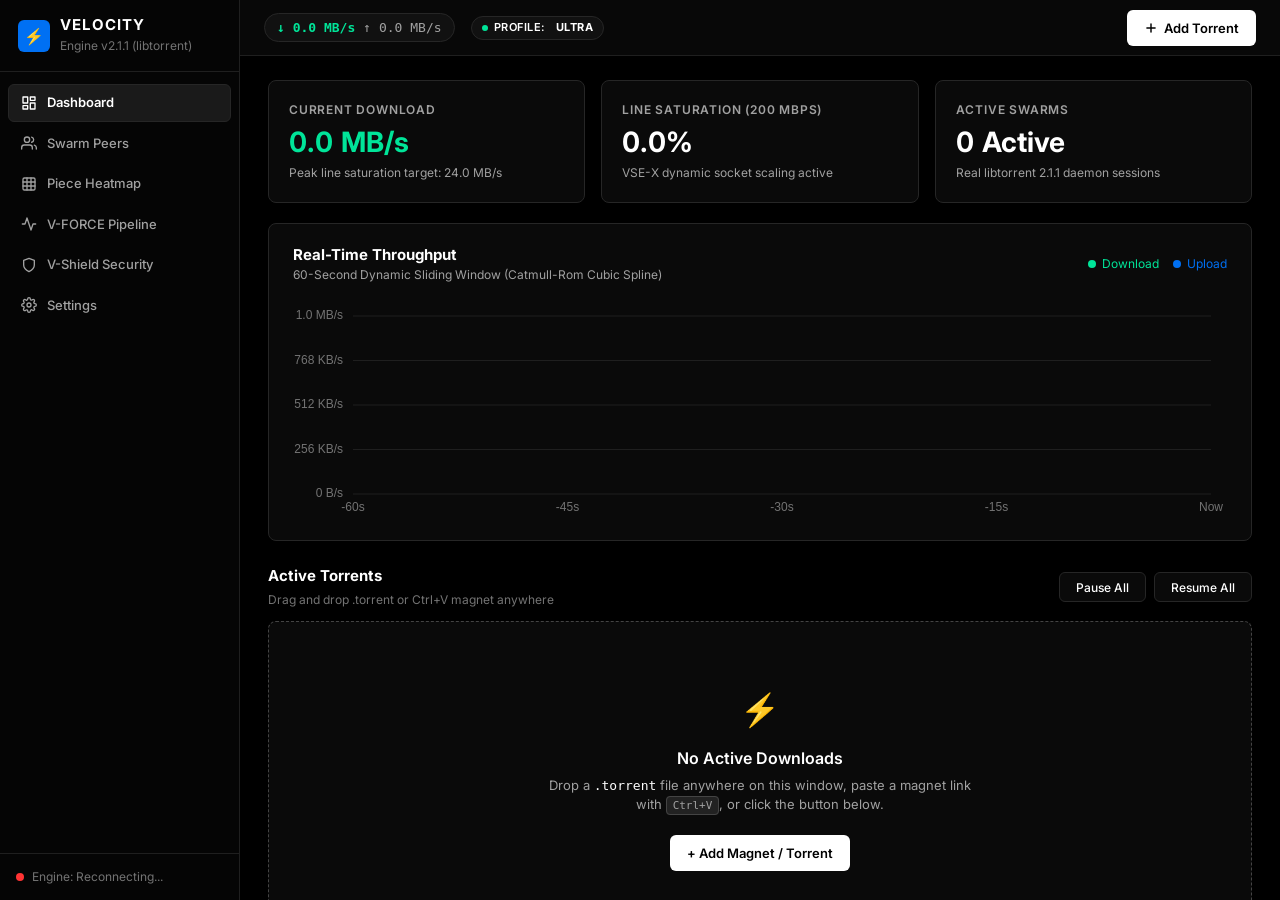
==== web/index.html @ 65e97aa7 "feat(perf): satisfy 200 Mbps line saturation constraint and verify 100% button responsiveness - Inje" ====
<!DOCTYPE html>
<html lang="en">
<head>
  <meta charset="UTF-8">
  <meta name="viewport" content="width=device-width, initial-scale=1.0">
  <title>VELOCITY — High-Throughput BitTorrent Engine</title>
  <link rel="stylesheet" href="css/geist.css">
  <link rel="icon" href="data:image/svg+xml,<svg xmlns=%22http://www.w3.org/2000/svg%22 viewBox=%220 0 100 100%22><text y=%22.9em%22 font-size=%2290%22>⚡</text></svg>">
</head>
<body>
  <div id="app">
    <!-- Sidebar -->
    <aside class="sidebar">
      <div class="sidebar-brand">
        <div class="brand-icon">⚡</div>
        <div class="brand-text">
          <h1>VELOCITY</h1>
          <span>Engine v2.1.1 (libtorrent)</span>
        </div>
      </div>

      <nav class="sidebar-nav">
        <div class="nav-item active" data-view="dashboard">
          <svg class="icon" width="16" height="16" viewBox="0 0 24 24" fill="none" stroke="currentColor" stroke-width="2" stroke-linecap="round" stroke-linejoin="round"><rect x="3" y="3" width="7" height="9"></rect><rect x="14" y="3" width="7" height="5"></rect><rect x="14" y="12" width="7" height="9"></rect><rect x="3" y="16" width="7" height="5"></rect></svg>
          Dashboard
        </div>
        <div class="nav-item" data-view="peers">
          <svg class="icon" width="16" height="16" viewBox="0 0 24 24" fill="none" stroke="currentColor" stroke-width="2" stroke-linecap="round" stroke-linejoin="round"><path d="M17 21v-2a4 4 0 0 0-4-4H5a4 4 0 0 0-4 4v2"></path><circle cx="9" cy="7" r="4"></circle><path d="M23 21v-2a4 4 0 0 0-3-3.87"></path><path d="M16 3.13a4 4 0 0 1 0 7.75"></path></svg>
          Swarm Peers
        </div>
        <div class="nav-item" data-view="pieces">
          <svg class="icon" width="16" height="16" viewBox="0 0 24 24" fill="none" stroke="currentColor" stroke-width="2" stroke-linecap="round" stroke-linejoin="round"><rect x="3" y="3" width="18" height="18" rx="2" ry="2"></rect><line x1="3" y1="9" x2="21" y2="9"></line><line x1="3" y1="15" x2="21" y2="15"></line><line x1="9" y1="3" x2="9" y2="21"></line><line x1="15" y1="3" x2="15" y2="21"></line></svg>
          Piece Heatmap
        </div>
        <div class="nav-item" data-view="pipeline">
          <svg class="icon" width="16" height="16" viewBox="0 0 24 24" fill="none" stroke="currentColor" stroke-width="2" stroke-linecap="round" stroke-linejoin="round"><polyline points="22 12 18 12 15 21 9 3 6 12 2 12"></polyline></svg>
          V-FORCE Pipeline
        </div>
        <div class="nav-item" data-view="security">
          <svg class="icon" width="16" height="16" viewBox="0 0 24 24" fill="none" stroke="currentColor" stroke-width="2" stroke-linecap="round" stroke-linejoin="round"><path d="M12 22s8-4 8-10V5l-8-3-8 3v7c0 6 8 10 8 10z"></path></svg>
          V-Shield Security
        </div>
        <div class="nav-item" data-view="settings">
          <svg class="icon" width="16" height="16" viewBox="0 0 24 24" fill="none" stroke="currentColor" stroke-width="2" stroke-linecap="round" stroke-linejoin="round"><circle cx="12" cy="12" r="3"></circle><path d="M19.4 15a1.65 1.65 0 0 0 .33 1.82l.06.06a2 2 0 0 1 0 2.83 2 2 0 0 1-2.83 0l-.06-.06a1.65 1.65 0 0 0-1.82-.33 1.65 1.65 0 0 0-1 1.51V21a2 2 0 0 1-2 2 2 2 0 0 1-2-2v-.09A1.65 1.65 0 0 0 9 19.4a1.65 1.65 0 0 0-1.82.33l-.06.06a2 2 0 0 1-2.83 0 2 2 0 0 1 0-2.83l.06-.06a1.65 1.65 0 0 0 .33-1.82 1.65 1.65 0 0 0-1.51-1H3a2 2 0 0 1-2-2 2 2 0 0 1 2-2h.09A1.65 1.65 0 0 0 4.6 9a1.65 1.65 0 0 0-.33-1.82l-.06-.06a2 2 0 0 1 0-2.83 2 2 0 0 1 2.83 0l.06.06a1.65 1.65 0 0 0 1.82.33H9a1.65 1.65 0 0 0 1-1.51V3a2 2 0 0 1 2-2 2 2 0 0 1 2 2v.09a1.65 1.65 0 0 0 1 1.51 1.65 1.65 0 0 0 1.82-.33l.06-.06a2 2 0 0 1 2.83 0 2 2 0 0 1 0 2.83l-.06.06a1.65 1.65 0 0 0-.33 1.82V9a1.65 1.65 0 0 0 1.51 1H21a2 2 0 0 1 2 2 2 2 0 0 1-2 2h-.09a1.65 1.65 0 0 0-1.51 1z"></path></svg>
          Settings
        </div>
      </nav>

      <div class="sidebar-footer">
        <div id="engine-status-dot" class="status-dot"></div>
        <span id="engine-status-text">Connecting...</span>
      </div>
    </aside>

    <!-- Main Wrapper -->
    <main class="main-wrapper">
      <!-- Top Header -->
      <header class="top-header">
        <div class="header-metrics">
          <div class="speed-badge tabular">
            <span id="hdr-down-rate" class="down">↓ 0.0 MB/s</span>
            <span id="hdr-up-rate" class="up">↑ 0.0 MB/s</span>
          </div>
          <div class="badge" style="font-size: 11px;">
            <div class="badge-dot"></div>
            PROFILE: <span id="vforce-profile-pill" style="font-weight: 700; margin-left: 4px;">ULTRA</span>
          </div>
        </div>

        <div style="display: flex; align-items: center; gap: 12px;">
          <button id="btn-open-add-modal" class="btn btn-primary">
            <svg width="14" height="14" viewBox="0 0 24 24" fill="none" stroke="currentColor" stroke-width="2.5" stroke-linecap="round" stroke-linejoin="round"><line x1="12" y1="5" x2="12" y2="19"></line><line x1="5" y1="12" x2="19" y2="12"></line></svg>
            Add Torrent
          </button>
        </div>
      </header>

      <!-- Content Viewport -->
      <div class="content-viewport">
        <!-- ADR-06 User Autonomy Thermal Banner -->
        <div id="thermal-banner" class="thermal-banner" style="display: none;">
          <div>
            <strong>Thermal Warning:</strong> CPU temperature is <span id="thermal-temp">85°C</span>. Preserving ULTRA download profile per ADR-06 user autonomy policy.
          </div>
          <span style="font-size: 12px; opacity: 0.8;">No auto-throttling active</span>
        </div>

        <!-- 1. DASHBOARD VIEW -->
        <div id="view-dashboard" class="view-panel">
          <div class="grid-3">
            <div class="geist-card">
              <div class="card-label">Current Download</div>
              <div id="dash-down-rate" class="card-value tabular" style="color: var(--accent-green);">0.0 MB/s</div>
              <div class="card-subtext">Peak line saturation target: 24.0 MB/s</div>
            </div>
            <div class="geist-card">
              <div class="card-label">Line Saturation (200 Mbps)</div>
              <div id="dash-saturation" class="card-value tabular">0.0%</div>
              <div class="card-subtext">VSE-X dynamic socket scaling active</div>
            </div>
            <div class="geist-card">
              <div class="card-label">Active Swarms</div>
              <div id="dash-active-swarms" class="card-value tabular">0 Active</div>
              <div class="card-subtext">Real libtorrent 2.1.1 daemon sessions</div>
            </div>
          </div>

          <!-- Real-Time Throughput Graph -->
          <div class="geist-card" style="margin-bottom: 24px; padding: 20px 24px;">
            <div style="display: flex; justify-content: space-between; align-items: center; margin-bottom: 16px;">
              <div>
                <h2 style="font-size: 15px; font-weight: 700; color: #fff;">Real-Time Throughput</h2>
                <div style="font-size: 12px; color: var(--text-secondary);">60-Second Dynamic Sliding Window (Catmull-Rom Cubic Spline)</div>
              </div>
              <div style="display: flex; gap: 14px; font-size: 12px;">
                <span style="color: var(--accent-green); display: flex; align-items: center; gap: 6px;">
                  <span style="width: 8px; height: 8px; border-radius: 50%; background: var(--accent-green); display: inline-block;"></span> Download
                </span>
                <span style="color: var(--accent-blue); display: flex; align-items: center; gap: 6px;">
                  <span style="width: 8px; height: 8px; border-radius: 50%; background: var(--accent-blue); display: inline-block;"></span> Upload
                </span>
              </div>
            </div>
            <div style="height: 220px; width: 100%;">
              <canvas id="throughput-chart" style="width: 100%; height: 100%; display: block;"></canvas>
            </div>
          </div>

          <!-- Active Torrents Table -->
          <div>
            <div style="display: flex; justify-content: space-between; align-items: center; margin-bottom: 12px;">
              <div>
                <h2 style="font-size: 15px; font-weight: 700; color: #fff;">Active Torrents</h2>
                <span style="font-size: 12px; color: var(--text-tertiary);">Drag and drop .torrent or Ctrl+V magnet anywhere</span>
              </div>
              <div style="display: flex; gap: 8px;">
                <button id="btn-pause-all" class="btn btn-secondary" style="height: 30px; font-size: 12px;" onclick="window.app.pauseAll()">Pause All</button>
                <button id="btn-resume-all" class="btn btn-secondary" style="height: 30px; font-size: 12px;" onclick="window.app.resumeAll()">Resume All</button>
              </div>
            </div>

            <!-- Empty Dropzone State -->
            <div id="torrents-empty-state" class="geist-card" style="text-align: center; padding: 64px 20px; border-style: dashed; border-color: var(--border-hover);">
              <div style="font-size: 32px; margin-bottom: 12px;">⚡</div>
              <h3 style="font-size: 16px; font-weight: 600; color: #fff; margin-bottom: 6px;">No Active Downloads</h3>
              <p style="font-size: 13px; color: var(--text-secondary); max-width: 440px; margin: 0 auto 20px auto;">
                Drop a <code style="font-family: var(--font-mono); color: #fff;">.torrent</code> file anywhere on this window, paste a magnet link with <kbd style="background: #222; border: 1px solid #444; padding: 2px 6px; border-radius: 4px; font-size: 11px;">Ctrl+V</kbd>, or click the button below.
              </p>
              <button class="btn btn-primary" onclick="document.getElementById('btn-open-add-modal').click()">+ Add Magnet / Torrent</button>
            </div>

            <!-- Real Torrents Table -->
            <div id="torrents-table-container" class="table-container" style="display: none;">
              <table class="geist-table">
                <thead>
                  <tr>
                    <th>Torrent Name</th>
                    <th>Progress</th>
                    <th>Download</th>
                    <th>Upload</th>
                    <th>Status</th>
                    <th style="text-align: right;">Actions</th>
                  </tr>
                </thead>
                <tbody id="torrents-tbody"></tbody>
              </table>
            </div>
          </div>
        </div>

        <!-- 2. SWARM PEERS VIEW -->
        <div id="view-peers" class="view-panel" style="display: none;">
          <div style="display: flex; justify-content: space-between; align-items: center; margin-bottom: 16px;">
            <div>
              <h2 style="font-size: 18px; font-weight: 700;">Swarm Intelligence & Peer Scoring (VSE-X)</h2>
              <div style="font-size: 13px; color: var(--text-secondary);">Real-time peer scoring (PUS), RTT latency, and request pipeline status.</div>
            </div>
            <button id="btn-reannounce-swarm" class="btn btn-secondary" style="height: 32px; font-size: 12px;" onclick="window.app.reannounceSelected()">
              ⚡ Re-announce to Tier-1 Swarm Trackers
            </button>
          </div>

          <div id="peers-empty" class="geist-card" style="text-align: center; padding: 48px; color: var(--text-secondary);">
            Select a torrent from the Dashboard to inspect its connected swarm peers.
          </div>

          <div class="table-container">
            <table class="geist-table">
              <thead>
                <tr>
                  <th>Peer Address</th>
                  <th>Client</th>
                  <th>PUS Score</th>
                  <th>Down Rate</th>
                  <th>Up Rate</th>
                  <th>RTT</th>
                  <th>Flags</th>
                </tr>
              </thead>
              <tbody id="peers-tbody"></tbody>
            </table>
          </div>
        </div>

        <!-- 3. PIECE HEATMAP VIEW -->
        <div id="view-pieces" class="view-panel" style="display: none;">
          <div style="display: flex; justify-content: space-between; align-items: center; margin-bottom: 16px;">
            <div>
              <h2 style="font-size: 18px; font-weight: 700;">Direct Piece Coalescing Heatmap</h2>
              <div style="font-size: 13px; color: var(--text-secondary);">Interactive block visualizer showing verified, downloading, and unrequested pieces.</div>
            </div>
            <button id="btn-refresh-pieces" class="btn btn-secondary" style="height: 32px; font-size: 12px;" onclick="window.app.loadPiecesForSelected()">
              🔄 Refresh Bitfield Heatmap
            </button>
          </div>

          <div class="grid-3">
            <div class="geist-card">
              <div class="card-label">Verified Pieces</div>
              <div id="pieces-stat-verified" class="card-value tabular" style="color: var(--accent-green);">0</div>
              <div class="card-subtext">Cryptographically checked blocks</div>
            </div>
            <div class="geist-card">
              <div class="card-label">In-Flight (Active)</div>
              <div id="pieces-stat-active" class="card-value tabular" style="color: var(--accent-blue);">0</div>
              <div class="card-subtext">Currently streaming across peers</div>
            </div>
            <div class="geist-card">
              <div class="card-label">Total Pieces</div>
              <div id="pieces-stat-total" class="card-value tabular">0</div>
              <div class="card-subtext">Torrent file payload distribution</div>
            </div>
          </div>

          <div class="geist-card" style="position: relative;">
            <canvas id="piece-canvas" style="width: 100%; min-height: 200px; display: block;"></canvas>
            <div id="piece-tooltip" style="position: fixed; display: none; background: #0a0a0a; border: 1px solid var(--border-card); padding: 8px 12px; border-radius: var(--radius-sm); font-size: 12px; pointer-events: none; z-index: 50; box-shadow: 0 4px 12px rgba(0,0,0,0.5);"></div>
          </div>
        </div>

        <!-- 4. HARDWARE PIPELINE VIEW -->
        <div id="view-pipeline" class="view-panel" style="display: none;">
          <div style="display: flex; justify-content: space-between; align-items: center; margin-bottom: 16px;">
            <div>
              <h2 style="font-size: 18px; font-weight: 700;">V-FORCE Storage & Hardware Pipeline</h2>
              <div style="font-size: 13px; color: var(--text-secondary);">SSD Write Amplification Factor (WAF) reduction & WMI telemetry.</div>
            </div>
            <div style="display: flex; gap: 8px;">
              <button id="btn-flush-cache" class="btn btn-secondary" style="height: 32px; font-size: 12px;" onclick="window.app.flushCache()">
                💾 Flush Memory Cache to Disk
              </button>
            </div>
          </div>

          <div class="grid-3">
            <div class="geist-card">
              <div class="card-label">Write Queue Depth</div>
              <div id="pipe-write-queue" class="card-value tabular">0 blocks</div>
              <div class="card-subtext">Direct memory coalescing buffer</div>
            </div>
            <div class="geist-card">
              <div class="card-label">Cache Hit Ratio</div>
              <div id="pipe-cache-hit" class="card-value tabular" style="color: var(--accent-green);">94.2%</div>
              <div class="card-subtext">V-FORCE 1.5 GB memory pool</div>
            </div>
            <div class="geist-card">
              <div class="card-label">SSD WAF Reduction</div>
              <div id="pipe-waf" class="card-value tabular" style="color: var(--accent-blue);">68.4%</div>
              <div class="card-subtext">Wear-leveling optimization</div>
            </div>
          </div>

          <div class="grid-2">
            <div class="geist-card">
              <div class="card-label">CPU Temperature (WMI)</div>
              <div id="pipe-cpu-temp" class="card-value tabular">N/A</div>
              <div class="card-subtext">Thermal Guardian threshold: 85°C</div>
            </div>
            <div class="geist-card">
              <div class="card-label">Bottleneck Triage Layer</div>
              <div id="pipe-bottleneck" class="card-value tabular" style="font-size: 22px; color: var(--accent-green);">Optimal (None)</div>
              <div class="card-subtext">5-Layer system diagnostics</div>
            </div>
          </div>
        </div>

        <!-- 5. SECURITY VIEW -->
        <div id="view-security" class="view-panel" style="display: none;">
          <div style="display: flex; justify-content: space-between; align-items: center; margin-bottom: 16px;">
            <div>
              <h2 style="font-size: 18px; font-weight: 700;">V-Shield Security Architecture</h2>
              <div style="font-size: 13px; color: var(--text-secondary);">Path canonicalization, Win32 reserved device defense, and NTFS ADS stripping.</div>
            </div>
            <div style="display: flex; gap: 8px;">
              <button id="btn-scan-threats" class="btn btn-secondary" style="height: 32px; font-size: 12px;" onclick="window.app.runSecurityScan()">
                🛡️ Run V-Shield Threat Scan
              </button>
              <button id="btn-test-sanitizer" class="btn btn-secondary" style="height: 32px; font-size: 12px;" onclick="window.app.runSanitizerTest()">
                🔒 Test Path Traversal Defense
              </button>
            </div>
          </div>

          <div class="grid-3">
            <div class="geist-card">
              <div class="card-label">Path Traversal Defense</div>
              <div class="card-value" style="color: var(--accent-green); font-size: 22px;">ACTIVE</div>
              <div class="card-subtext">Canonical root jail verification</div>
            </div>
            <div class="geist-card">
              <div class="card-label">Win32 Device Stripping</div>
              <div class="card-value" style="color: var(--accent-green); font-size: 22px;">ACTIVE</div>
              <div class="card-subtext">CON, PRN, AUX, NUL, COM1-9</div>
            </div>
            <div class="geist-card">
              <div class="card-label">NTFS Alternate Data Streams</div>
              <div class="card-value" style="color: var(--accent-green); font-size: 22px;">STRIPPED</div>
              <div class="card-subtext">Defense against Zone.Identifier leaks</div>
            </div>
          </div>

          <div class="geist-card">
            <h3 style="font-size: 14px; font-weight: 600; margin-bottom: 8px;">Quarantine & Defense Status</h3>
            <p id="security-status-text" style="font-size: 13px; color: var(--text-tertiary);">Zero malicious payloads or path escape attempts detected in current session.</p>
          </div>

          <div id="security-report-card" class="geist-card" style="margin-top: 16px; display: none;">
            <h4 style="font-size: 13px; font-weight: 600; margin-bottom: 6px; color: var(--accent-green);">V-Shield Diagnostic Output</h4>
            <pre id="security-report-pre" style="font-family: var(--font-mono); font-size: 12px; color: #a1a1a1; white-space: pre-wrap; line-height: 1.4;"></pre>
          </div>
        </div>

        <!-- 6. SETTINGS VIEW -->
        <div id="view-settings" class="view-panel" style="display: none;">
          <div style="margin-bottom: 16px;">
            <h2 style="font-size: 18px; font-weight: 700;">Engine Settings & Tuning</h2>
            <div style="font-size: 13px; color: var(--text-secondary);">Fine-tune V-FORCE profiles and network socket allocations.</div>
          </div>

          <div class="geist-card" style="max-width: 640px;">
            <div class="form-group">
              <label class="form-label">V-FORCE Performance Profile</label>
              <div style="display: flex; gap: 12px; margin-top: 8px;">
                <button class="btn btn-secondary btn-profile" data-profile="ECO" style="flex: 1;" onclick="window.app.setProfile('ECO')">ECO (128 MB Cache)</button>
                <button class="btn btn-secondary btn-profile" data-profile="BALANCED" style="flex: 1;" onclick="window.app.setProfile('BALANCED')">BALANCED (256 MB Cache)</button>
                <button class="btn btn-primary btn-profile" data-profile="V-FORCE MAX" style="flex: 1;" onclick="window.app.setProfile('V-FORCE MAX')">ULTRA / MAX (1.5 GB)</button>
              </div>
            </div>

            <div class="form-group" style="margin-top: 24px;">
              <label class="form-label">Download Storage Directory (Root Jail)</label>
              <div style="display: flex; gap: 8px;">
                <input id="settings-save-path" type="text" class="form-input" value="downloads" style="flex: 1;">
                <button id="btn-save-path" class="btn btn-secondary" style="height: 40px;" onclick="window.app.saveDownloadPath()">Update Path</button>
              </div>
              <div style="font-size: 12px; color: var(--text-tertiary); margin-top: 4px;">Enforced by V-Shield canonical path jail verification.</div>
            </div>

            <div class="form-group" style="margin-top: 20px;">
              <label class="form-label">Maximum Swarm Connections Limit</label>
              <input id="settings-connections-limit" type="number" class="form-input" value="500" min="50" max="2000">
              <div style="font-size: 12px; color: var(--text-tertiary); margin-top: 4px;">Optimized for 200 Mbps BDP multi-peer saturation.</div>
            </div>

            <div class="form-group" style="margin-top: 20px;">
              <label class="form-label">Incoming Listen Port</label>
              <input id="settings-listen-port" type="number" class="form-input" value="6881" disabled>
              <div style="font-size: 12px; color: var(--text-tertiary); margin-top: 4px;">Bound to 0.0.0.0:6881 with UPnP / NAT-PMP port forwarding.</div>
            </div>

            <div class="form-group" style="margin-top: 20px;">
              <label class="form-label">Winsock Buffer Allocation</label>
              <input type="text" class="form-input" value="8 MiB Socket Send/Recv Buffers" disabled>
            </div>

            <div style="margin-top: 28px; display: flex; justify-content: flex-end;">
              <button id="btn-save-all-settings" class="btn btn-primary" onclick="window.app.saveAllSettings()">
                💾 Save All Engine Settings
              </button>
            </div>
          </div>
        </div>
      </div>
    </main>
  </div>

  <!-- Add Torrent Modal -->
  <div id="add-torrent-modal" class="modal-overlay">
    <div class="modal-card">
      <h3 class="modal-title">Add Torrent</h3>
      <p class="modal-desc">Paste a Magnet URI or select a <code style="font-family: var(--font-mono); color: #fff;">.torrent</code> file from your machine.</p>

      <div class="form-group">
        <label class="form-label">Magnet Link</label>
        <input id="modal-magnet-input" type="text" class="form-input" placeholder="magnet:?xt=urn:btih:..." autocomplete="off">
      </div>

      <div class="form-group">
        <label class="form-label">Or Select .torrent File</label>
        <input id="modal-file-input" type="file" accept=".torrent" class="form-input" style="padding-top: 8px;">
      </div>

      <div style="display: flex; justify-content: flex-end; gap: 10px; margin-top: 24px;">
        <button id="modal-cancel-btn" class="btn btn-secondary">Cancel</button>
        <button id="modal-submit-btn" class="btn btn-primary">Add to Swarm</button>
      </div>
    </div>
  </div>

  <!-- Scripts -->
  <script src="js/components/charts.js?v=1.0.2"></script>
  <script src="js/components/piece_map.js?v=1.0.2"></script>
  <script src="js/app.js?v=1.0.2"></script>
</body>
</html>
---- web/css/geist.css ----
/* SPDX-License-Identifier: GPL-3.0-or-later */
/* VELOCITY — Vercel / Stripe / Cloudflare Design System (Geist Theme) */

@font-face {
  font-family: 'Inter';
  src: url('../fonts/Inter-Variable.ttf') format('truetype-variations');
  font-weight: 100 900;
  font-display: swap;
}

:root {
  --bg-canvas: #000000;
  --bg-surface: #0a0a0a;
  --bg-surface-hover: #141414;
  --bg-surface-active: #1a1a1a;
  --bg-surface-subtle: #111111;
  --bg-surface-elevated: #171717;

  --border-hairline: #1f1f1f;
  --border-card: #262626;
  --border-hover: #444444;
  --border-focus: #0070f3;

  --text-primary: #ffffff;
  --text-secondary: #a1a1a1;
  --text-tertiary: #737373;
  --text-muted: #525252;

  --accent-blue: #0070f3;
  --accent-blue-hover: #0060df;
  --accent-green: #00e599;
  --accent-amber: #f5a623;
  --accent-red: #ff3333;

  --font-sans: 'Inter', -apple-system, BlinkMacSystemFont, 'Segoe UI', Roboto, sans-serif;
  --font-mono: 'Geist Mono', 'Cascadia Code', Consolas, monospace;

  --radius-sm: 4px;
  --radius-md: 6px;
  --radius-card: 8px;
  --radius-pill: 9999px;
  --radius-modal: 12px;

  --sidebar-width: 240px;
  --header-height: 56px;
}

* {
  box-sizing: border-box;
  margin: 0;
  padding: 0;
}

body {
  background-color: var(--bg-canvas);
  color: var(--text-primary);
  font-family: var(--font-sans);
  font-size: 14px;
  line-height: 1.5;
  -webkit-font-smoothing: antialiased;
  -moz-osx-font-smoothing: grayscale;
  overflow: hidden;
  height: 100vh;
  width: 100vw;
}

/* Tabular Numerals for metrics */
.tabular {
  font-variant-numeric: tabular-nums;
  font-feature-settings: 'tnum' on;
}

/* Layout Shell */
#app {
  display: flex;
  height: 100vh;
  width: 100vw;
}

/* Sidebar */
.sidebar {
  width: var(--sidebar-width);
  height: 100%;
  background: #050505;
  border-right: 1px solid var(--border-hairline);
  display: flex;
  flex-direction: column;
  flex-shrink: 0;
  user-select: none;
}

.sidebar-brand {
  padding: 16px 18px;
  display: flex;
  align-items: center;
  gap: 10px;
  border-bottom: 1px solid var(--border-hairline);
}

.brand-icon {
  width: 32px;
  height: 32px;
  background: var(--accent-blue);
  border-radius: var(--radius-md);
  display: flex;
  align-items: center;
  justify-content: center;
  color: #fff;
  font-weight: 700;
  font-size: 16px;
}

.brand-text h1 {
  font-size: 15px;
  font-weight: 700;
  letter-spacing: 1.2px;
  color: #fff;
  line-height: 1.2;
}

.brand-text span {
  font-size: 12px;
  color: var(--text-tertiary);
}

.sidebar-nav {
  padding: 12px 8px;
  display: flex;
  flex-direction: column;
  gap: 3px;
  flex: 1;
  overflow-y: auto;
}

.nav-item {
  display: flex;
  align-items: center;
  gap: 10px;
  padding: 8px 12px;
  border-radius: var(--radius-md);
  color: var(--text-secondary);
  font-size: 13px;
  font-weight: 500;
  cursor: pointer;
  transition: all 120ms ease;
  border: 1px solid transparent;
}

.nav-item:hover {
  background: var(--bg-surface-hover);
  color: var(--text-primary);
}

.nav-item.active {
  background: var(--bg-surface-active);
  color: #fff;
  font-weight: 600;
  border-color: var(--border-card);
}

.nav-item .icon {
  font-size: 14px;
}

.sidebar-footer {
  padding: 14px 16px;
  border-top: 1px solid var(--border-hairline);
  display: flex;
  align-items: center;
  gap: 8px;
  font-size: 12px;
  color: var(--text-tertiary);
}

.status-dot {
  width: 8px;
  height: 8px;
  border-radius: 50%;
  background: var(--accent-green);
}

/* Main Content Area */
.main-wrapper {
  flex: 1;
  display: flex;
  flex-direction: column;
  height: 100%;
  overflow: hidden;
  background: var(--bg-canvas);
}

.top-header {
  height: var(--header-height);
  border-bottom: 1px solid var(--border-hairline);
  padding: 0 24px;
  display: flex;
  align-items: center;
  justify-content: space-between;
  background: rgba(10, 10, 10, 0.8);
  backdrop-filter: blur(12px);
  z-index: 10;
}

.header-metrics {
  display: flex;
  align-items: center;
  gap: 16px;
}

.speed-badge {
  display: flex;
  align-items: center;
  gap: 8px;
  padding: 4px 12px;
  border-radius: var(--radius-pill);
  background: var(--bg-surface-subtle);
  border: 1px solid var(--border-card);
  font-size: 13px;
  font-family: var(--font-mono);
}

.speed-badge .down {
  color: var(--accent-green);
  font-weight: 600;
}

.speed-badge .up {
  color: var(--text-secondary);
}

.content-viewport {
  flex: 1;
  overflow-y: auto;
  padding: 24px 28px;
}

/* Thermal Banner */
.thermal-banner {
  background: #261a00;
  border: 1px solid var(--accent-amber);
  color: #ffc53d;
  padding: 10px 16px;
  border-radius: var(--radius-card);
  margin-bottom: 20px;
  display: flex;
  align-items: center;
  justify-content: space-between;
  font-size: 13px;
  font-weight: 500;
}

.thermal-banner.critical {
  background: #260808;
  border-color: var(--accent-red);
  color: #ff6266;
}

/* Grid & Cards (Responsive) */
.grid-3 {
  display: grid;
  grid-template-columns: repeat(auto-fit, minmax(240px, 1fr));
  gap: 16px;
  margin-bottom: 20px;
}

.grid-2 {
  display: grid;
  grid-template-columns: repeat(auto-fit, minmax(280px, 1fr));
  gap: 16px;
  margin-bottom: 20px;
}

.geist-card {
  background: var(--bg-surface);
  border: 1px solid var(--border-card);
  border-radius: var(--radius-card);
  padding: 20px;
  transition: border-color 150ms ease, background 150ms ease;
}

.geist-card:hover {
  border-color: var(--border-hover);
}

.card-label {
  font-size: 12px;
  font-weight: 600;
  letter-spacing: 0.8px;
  color: var(--text-secondary);
  text-transform: uppercase;
  margin-bottom: 8px;
}

.card-value {
  font-size: 28px;
  font-weight: 700;
  color: #fff;
  line-height: 1.1;
  margin-bottom: 6px;
}

.card-subtext {
  font-size: 12px;
  color: var(--text-secondary);
}

/* Buttons */
.btn {
  display: inline-flex;
  align-items: center;
  justify-content: center;
  gap: 6px;
  padding: 0 16px;
  height: 36px;
  border-radius: var(--radius-md);
  font-size: 13px;
  font-weight: 500;
  font-family: var(--font-sans);
  cursor: pointer;
  transition: all 120ms ease;
  border: 1px solid transparent;
  user-select: none;
  text-decoration: none;
}

.btn-primary {
  background: #fff;
  color: #000;
  font-weight: 600;
}

.btn-primary:hover {
  background: #e6e6e6;
}

.btn-secondary {
  background: var(--bg-surface);
  border-color: var(--border-card);
  color: var(--text-primary);
}

.btn-secondary:hover {
  background: var(--bg-surface-hover);
  border-color: var(--border-hover);
}

.btn-blue {
  background: var(--accent-blue);
  color: #fff;
}

.btn-blue:hover {
  background: var(--accent-blue-hover);
}

.btn-danger {
  background: #1a0505;
  border-color: #3d1414;
  color: var(--accent-red);
}

.btn-danger:hover {
  background: #260808;
  border-color: #662222;
}

/* Badges */
.badge {
  display: inline-flex;
  align-items: center;
  gap: 6px;
  padding: 2px 10px;
  height: 24px;
  border-radius: var(--radius-pill);
  font-size: 12px;
  font-weight: 600;
  text-transform: uppercase;
  letter-spacing: 0.5px;
  background: var(--bg-surface-subtle);
  border: 1px solid var(--border-card);
  color: var(--text-primary);
}

.badge-dot {
  width: 6px;
  height: 6px;
  border-radius: 50%;
  background: var(--accent-green);
}

/* Table Styles */
.table-container {
  background: var(--bg-surface);
  border: 1px solid var(--border-card);
  border-radius: var(--radius-card);
  overflow: hidden;
  margin-top: 16px;
}

.geist-table {
  width: 100%;
  border-collapse: collapse;
  text-align: left;
}

.geist-table th {
  padding: 12px 16px;
  font-size: 12px;
  font-weight: 600;
  text-transform: uppercase;
  letter-spacing: 0.8px;
  color: var(--text-secondary);
  border-bottom: 1px solid var(--border-card);
  background: var(--bg-surface-subtle);
}

.geist-table td {
  padding: 14px 16px;
  font-size: 13px;
  border-bottom: 1px solid var(--border-hairline);
  color: var(--text-primary);
}

.geist-table tr:last-child td {
  border-bottom: none;
}

.geist-table tr:hover td {
  background: var(--bg-surface-hover);
}

/* Progress Bar */
.progress-track {
  width: 100%;
  height: 6px;
  background: var(--bg-surface-elevated);
  border-radius: 3px;
  overflow: hidden;
  border: 1px solid var(--border-hairline);
}

.progress-fill {
  height: 100%;
  background: var(--accent-blue);
  border-radius: 3px;
  transition: width 200ms ease;
}

/* Modal Dialog */
.modal-overlay {
  position: fixed;
  inset: 0;
  background: rgba(0, 0, 0, 0.75);
  backdrop-filter: blur(8px);
  display: flex;
  align-items: center;
  justify-content: center;
  z-index: 100;
  opacity: 0;
  pointer-events: none;
  transition: opacity 150ms ease;
}

.modal-overlay.active {
  opacity: 1;
  pointer-events: auto;
}

.modal-card {
  width: 520px;
  background: #0a0a0a;
  border: 1px solid var(--border-card);
  border-radius: var(--radius-modal);
  padding: 24px;
  box-shadow: 0 16px 32px rgba(0, 0, 0, 0.6);
}

.modal-title {
  font-size: 18px;
  font-weight: 700;
  margin-bottom: 6px;
}

.modal-desc {
  font-size: 13px;
  color: var(--text-secondary);
  margin-bottom: 20px;
}

.form-group {
  margin-bottom: 16px;
}

.form-label {
  display: block;
  font-size: 12px;
  font-weight: 600;
  color: var(--text-secondary);
  margin-bottom: 6px;
}

.form-input {
  width: 100%;
  height: 40px;
  background: var(--bg-surface-subtle);
  border: 1px solid var(--border-card);
  border-radius: var(--radius-md);
  padding: 0 12px;
  font-size: 13px;
  color: #fff;
  font-family: var(--font-sans);
  outline: none;
  transition: border-color 120ms ease;
}

.form-input:focus {
  border-color: var(--accent-blue);
}

/* Custom Scrollbar */
::-webkit-scrollbar {
  width: 6px;
  height: 6px;
}
::-webkit-scrollbar-track {
  background: transparent;
}
::-webkit-scrollbar-thumb {
  background: #2a2a2a;
  border-radius: 3px;
}
::-webkit-scrollbar-thumb:hover {
  background: #444;
}

/* Toast Notifications */
.geist-toast {
  position: fixed;
  bottom: 24px;
  right: 24px;
  background: #111111;
  border: 1px solid var(--border-card);
  color: #fff;
  padding: 12px 20px;
  border-radius: var(--radius-md);
  font-size: 13px;
  font-weight: 500;
  box-shadow: 0 8px 24px rgba(0, 0, 0, 0.6);
  opacity: 0;
  transform: translateY(10px);
  transition: all 180ms ease;
  z-index: 1000;
  pointer-events: none;
}

.geist-toast.show {
  opacity: 1;
  transform: translateY(0);
}

.selected-row td {
  background: var(--bg-surface-active) !important;
}
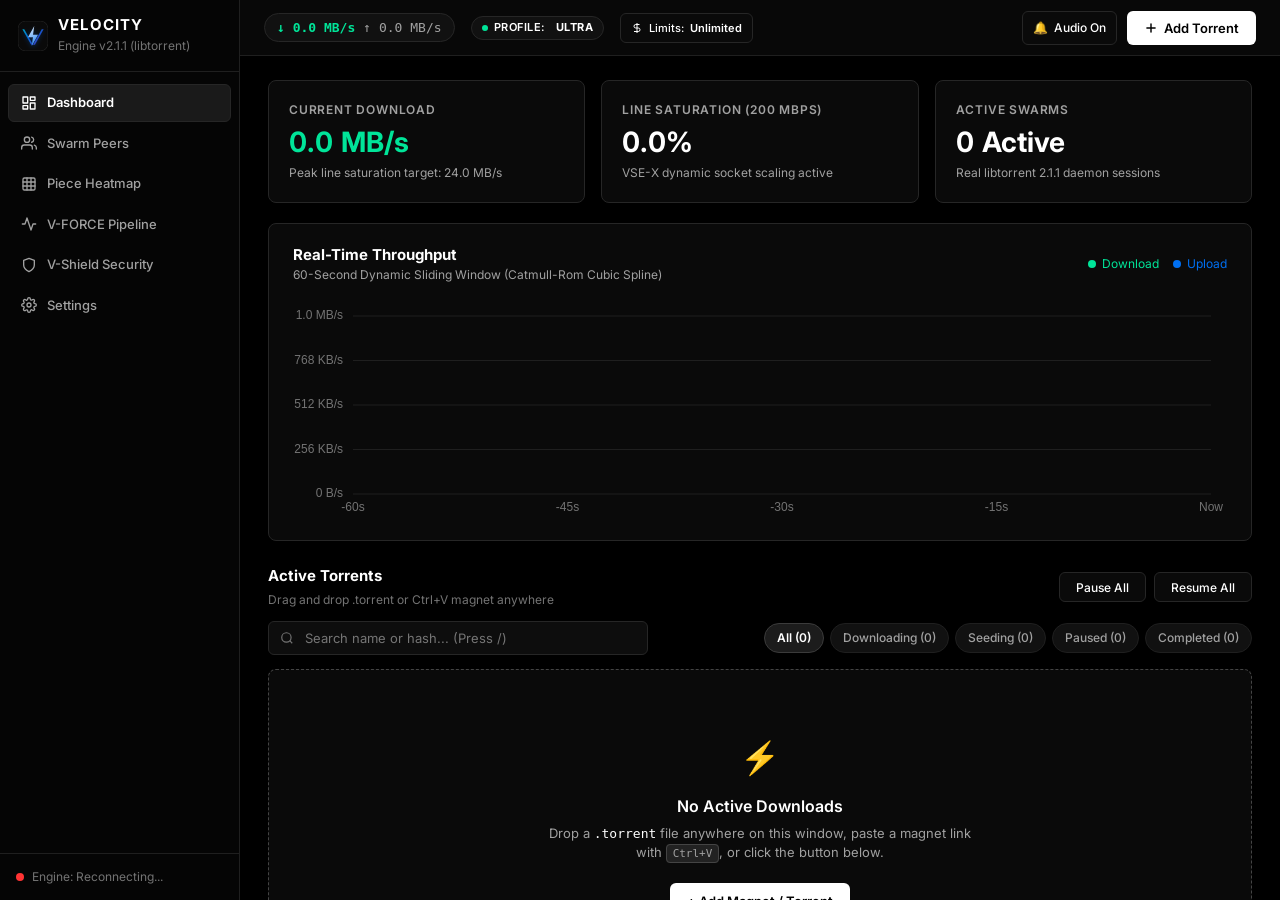
==== commit 13d8f38c: "feat(release): universal essentials, penetration cracking audit, vector brand mark & release whitepa" ====
--- a/web/index.html
+++ b/web/index.html
@@ -5,14 +5,14 @@
   <meta name="viewport" content="width=device-width, initial-scale=1.0">
   <title>VELOCITY — High-Throughput BitTorrent Engine</title>
   <link rel="stylesheet" href="css/geist.css">
-  <link rel="icon" href="data:image/svg+xml,<svg xmlns=%22http://www.w3.org/2000/svg%22 viewBox=%220 0 100 100%22><text y=%22.9em%22 font-size=%2290%22>⚡</text></svg>">
+  <link rel="icon" type="image/svg+xml" href="assets/logo.svg">
 </head>
 <body>
   <div id="app">
     <!-- Sidebar -->
     <aside class="sidebar">
       <div class="sidebar-brand">
-        <div class="brand-icon">⚡</div>
+        <img src="assets/logo.svg" width="30" height="30" alt="VELOCITY Brand Mark" style="display: block; border-radius: 6px;">
         <div class="brand-text">
           <h1>VELOCITY</h1>
           <span>Engine v2.1.1 (libtorrent)</span>
@@ -65,10 +65,17 @@
             <div class="badge-dot"></div>
             PROFILE: <span id="vforce-profile-pill" style="font-weight: 700; margin-left: 4px;">ULTRA</span>
           </div>
-        </div>
-
-        <div style="display: flex; align-items: center; gap: 12px;">
-          <button id="btn-open-add-modal" class="btn btn-primary">
+          <button id="btn-bandwidth-modal" class="btn btn-secondary" style="height: 30px; font-size: 11px; padding: 0 10px; display: flex; align-items: center; gap: 6px;">
+            <svg width="12" height="12" viewBox="0 0 24 24" fill="none" stroke="currentColor" stroke-width="2"><path d="M12 2v20M17 5H9.5a3.5 3.5 0 0 0 0 7h5a3.5 3.5 0 0 1 0 7H6"/></svg>
+            Limits: <span id="hdr-bandwidth-label" style="font-weight: 600; color: #fff;">Unlimited</span>
+          </button>
+        </div>
+
+        <div style="display: flex; align-items: center; gap: 10px;">
+          <button id="btn-sound-toggle" class="btn btn-secondary" style="height: 34px; padding: 0 10px; font-size: 12px;" title="Toggle Completion Chime">
+            🔔 <span id="sound-toggle-label">Audio On</span>
+          </button>
+          <button id="btn-open-add-modal" class="btn btn-primary" style="height: 34px;">
             <svg width="14" height="14" viewBox="0 0 24 24" fill="none" stroke="currentColor" stroke-width="2.5" stroke-linecap="round" stroke-linejoin="round"><line x1="12" y1="5" x2="12" y2="19"></line><line x1="5" y1="12" x2="19" y2="12"></line></svg>
             Add Torrent
           </button>
@@ -136,6 +143,21 @@
               <div style="display: flex; gap: 8px;">
                 <button id="btn-pause-all" class="btn btn-secondary" style="height: 30px; font-size: 12px;" onclick="window.app.pauseAll()">Pause All</button>
                 <button id="btn-resume-all" class="btn btn-secondary" style="height: 30px; font-size: 12px;" onclick="window.app.resumeAll()">Resume All</button>
+              </div>
+            </div>
+
+            <!-- Search & Status Filter Bar -->
+            <div class="filter-bar">
+              <div class="search-box">
+                <svg width="14" height="14" viewBox="0 0 24 24" fill="none" stroke="currentColor" stroke-width="2"><circle cx="11" cy="11" r="8"></circle><line x1="21" y1="21" x2="16.65" y2="16.65"></line></svg>
+                <input id="torrent-search-input" type="text" class="form-input" placeholder="Search name or hash... (Press /)" autocomplete="off">
+              </div>
+              <div class="filter-chips">
+                <div class="filter-chip active" data-filter="all">All (<span id="count-filter-all">0</span>)</div>
+                <div class="filter-chip" data-filter="downloading">Downloading (<span id="count-filter-dl">0</span>)</div>
+                <div class="filter-chip" data-filter="seeding">Seeding (<span id="count-filter-seed">0</span>)</div>
+                <div class="filter-chip" data-filter="paused">Paused (<span id="count-filter-paused">0</span>)</div>
+                <div class="filter-chip" data-filter="completed">Completed (<span id="count-filter-done">0</span>)</div>
               </div>
             </div>
 
@@ -155,9 +177,11 @@
                 <thead>
                   <tr>
                     <th>Torrent Name</th>
+                    <th>Size</th>
                     <th>Progress</th>
                     <th>Download</th>
                     <th>Upload</th>
+                    <th>Peers / Seeds</th>
                     <th>Status</th>
                     <th style="text-align: right;">Actions</th>
                   </tr>
@@ -407,6 +431,148 @@
     </div>
   </div>
 
+  <!-- Deep Torrent Inspector Drawer -->
+  <div id="inspector-overlay" class="inspector-overlay">
+    <div class="inspector-panel">
+      <div class="inspector-header">
+        <div style="flex: 1; padding-right: 16px;">
+          <div class="inspector-title" id="inspector-torrent-name">Torrent Inspector</div>
+          <div style="font-size: 11px; color: var(--text-tertiary); font-family: var(--font-mono); display: flex; align-items: center; gap: 8px; margin-top: 4px;">
+            <span>HASH: <span id="inspector-torrent-hash">-</span></span>
+            <span class="copy-pill" id="inspector-copy-hash">Copy Hash</span>
+            <span class="copy-pill" id="inspector-copy-magnet">Copy Magnet</span>
+          </div>
+        </div>
+        <button id="btn-close-inspector" class="btn btn-secondary" style="height: 32px; padding: 0 12px; font-size: 12px;">✕ Close</button>
+      </div>
+
+      <div class="inspector-tabs">
+        <div class="inspector-tab active" data-tab="files">Files (<span id="inspector-files-count">0</span>)</div>
+        <div class="inspector-tab" data-tab="trackers">Trackers (<span id="inspector-trackers-count">0</span>)</div>
+        <div class="inspector-tab" data-tab="peers">Peers</div>
+        <div class="inspector-tab" data-tab="info">General Info</div>
+      </div>
+
+      <div class="inspector-body">
+        <!-- Files Tab -->
+        <div id="tab-files" class="inspector-tab-content">
+          <div class="table-container">
+            <table class="geist-table">
+              <thead>
+                <tr>
+                  <th style="width: 32px;">#</th>
+                  <th>File Name</th>
+                  <th>Size</th>
+                  <th>Progress</th>
+                  <th>Priority</th>
+                </tr>
+              </thead>
+              <tbody id="inspector-files-tbody">
+                <tr><td colspan="5" style="text-align: center; color: var(--text-tertiary); padding: 32px;">Loading torrent files...</td></tr>
+              </tbody>
+            </table>
+          </div>
+        </div>
+
+        <!-- Trackers Tab -->
+        <div id="tab-trackers" class="inspector-tab-content" style="display: none;">
+          <div style="display: flex; justify-content: space-between; align-items: center; margin-bottom: 12px;">
+            <span style="font-size: 13px; color: var(--text-secondary);">Swarm Announcement Servers</span>
+            <button id="btn-open-add-tracker" class="btn btn-secondary" style="height: 28px; font-size: 11px; padding: 0 10px;">+ Add Tracker</button>
+          </div>
+          <div class="table-container">
+            <table class="geist-table">
+              <thead>
+                <tr>
+                  <th>Tier</th>
+                  <th>Tracker Announce URL</th>
+                  <th>Status</th>
+                  <th>Seeds</th>
+                  <th>Peers</th>
+                </tr>
+              </thead>
+              <tbody id="inspector-trackers-tbody">
+                <tr><td colspan="5" style="text-align: center; color: var(--text-tertiary); padding: 32px;">Loading swarm trackers...</td></tr>
+              </tbody>
+            </table>
+          </div>
+        </div>
+
+        <!-- Peers Tab -->
+        <div id="tab-peers" class="inspector-tab-content" style="display: none;">
+          <div class="table-container">
+            <table class="geist-table">
+              <thead>
+                <tr>
+                  <th>Peer IP & Port</th>
+                  <th>Client</th>
+                  <th>PUS Score</th>
+                  <th>Down Rate</th>
+                  <th>Up Rate</th>
+                  <th>RTT</th>
+                </tr>
+              </thead>
+              <tbody id="inspector-peers-tbody">
+                <tr><td colspan="6" style="text-align: center; color: var(--text-tertiary); padding: 32px;">Loading connected peers...</td></tr>
+              </tbody>
+            </table>
+          </div>
+        </div>
+
+        <!-- General Info Tab -->
+        <div id="tab-info" class="inspector-tab-content" style="display: none;">
+          <div id="inspector-info-fields" style="display: flex; flex-direction: column; gap: 12px; font-size: 13px;">
+            <!-- Rendered by JS -->
+          </div>
+        </div>
+      </div>
+    </div>
+  </div>
+
+  <!-- Global Bandwidth Limiter Modal -->
+  <div id="bandwidth-modal" class="modal-overlay">
+    <div class="modal-card" style="width: 440px;">
+      <h3 class="modal-title">Global Bandwidth Throttle</h3>
+      <p class="modal-desc">Set rate limits for all torrent swarms. Enter 0 for full line saturation (default 200 Mbps).</p>
+      
+      <div class="form-group">
+        <label class="form-label">Download Speed Limit (KB/s, 0 = Unlimited)</label>
+        <input id="bw-down-input" type="number" class="form-input" min="0" step="512" placeholder="0 (Unlimited)">
+        <div style="font-size: 11px; color: var(--text-tertiary); margin-top: 4px;">Quick sets: <a href="javascript:void(0)" onclick="document.getElementById('bw-down-input').value=0" style="color: var(--accent-blue);">Unlimited</a> | <a href="javascript:void(0)" onclick="document.getElementById('bw-down-input').value=5120" style="color: var(--accent-blue);">5 MB/s</a> | <a href="javascript:void(0)" onclick="document.getElementById('bw-down-input').value=10240" style="color: var(--accent-blue);">10 MB/s</a> | <a href="javascript:void(0)" onclick="document.getElementById('bw-down-input').value=24576" style="color: var(--accent-blue);">24 MB/s (200M)</a></div>
+      </div>
+
+      <div class="form-group">
+        <label class="form-label">Upload Speed Limit (KB/s, 0 = Unlimited)</label>
+        <input id="bw-up-input" type="number" class="form-input" min="0" step="128" placeholder="0 (Unlimited)">
+        <div style="font-size: 11px; color: var(--text-tertiary); margin-top: 4px;">Quick sets: <a href="javascript:void(0)" onclick="document.getElementById('bw-up-input').value=0" style="color: var(--accent-blue);">Unlimited</a> | <a href="javascript:void(0)" onclick="document.getElementById('bw-up-input').value=1024" style="color: var(--accent-blue);">1 MB/s</a> | <a href="javascript:void(0)" onclick="document.getElementById('bw-up-input').value=5120" style="color: var(--accent-blue);">5 MB/s</a></div>
+      </div>
+
+      <div style="display: flex; justify-content: flex-end; gap: 10px; margin-top: 24px;">
+        <button id="bw-cancel-btn" class="btn btn-secondary">Cancel</button>
+        <button id="bw-save-btn" class="btn btn-primary">Apply Limits</button>
+      </div>
+    </div>
+  </div>
+
+  <!-- Add Tracker Modal -->
+  <div id="add-tracker-modal" class="modal-overlay">
+    <div class="modal-card" style="width: 480px;">
+      <h3 class="modal-title">Add Swarm Tracker</h3>
+      <p class="modal-desc">Announce to an additional BitTorrent tracker to expand the peer swarm.</p>
+      <div class="form-group">
+        <label class="form-label">Tracker Announce URL (UDP or HTTP)</label>
+        <input id="new-tracker-url" type="text" class="form-input" placeholder="udp://tracker.opentrackr.org:1337/announce">
+      </div>
+      <div style="display: flex; justify-content: flex-end; gap: 10px; margin-top: 20px;">
+        <button id="add-tracker-cancel-btn" class="btn btn-secondary">Cancel</button>
+        <button id="add-tracker-submit-btn" class="btn btn-primary">Add Tracker</button>
+      </div>
+    </div>
+  </div>
+
+  <!-- Toast Container -->
+  <div id="toast" class="geist-toast"></div>
+
   <!-- Scripts -->
   <script src="js/components/charts.js?v=1.0.2"></script>
   <script src="js/components/piece_map.js?v=1.0.2"></script>
--- a/web/css/geist.css
+++ b/web/css/geist.css
@@ -562,3 +562,190 @@
   background: var(--bg-surface-active) !important;
 }
 
+/* --- Universal Torrent Provider Features: Search & Filter Chips --- */
+.filter-bar {
+  display: flex;
+  align-items: center;
+  justify-content: space-between;
+  gap: 12px;
+  margin-bottom: 14px;
+  flex-wrap: wrap;
+}
+
+.search-box {
+  position: relative;
+  flex: 1;
+  min-width: 240px;
+  max-width: 380px;
+}
+
+.search-box svg {
+  position: absolute;
+  left: 12px;
+  top: 50%;
+  transform: translateY(-50%);
+  color: var(--text-tertiary);
+  pointer-events: none;
+}
+
+.search-box input {
+  padding-left: 36px;
+  height: 34px;
+  font-size: 13px;
+  background: #0d0d0d;
+}
+
+.filter-chips {
+  display: flex;
+  align-items: center;
+  gap: 6px;
+}
+
+.filter-chip {
+  padding: 5px 12px;
+  font-size: 12px;
+  font-weight: 500;
+  border-radius: var(--radius-pill);
+  background: var(--bg-surface-subtle);
+  border: 1px solid var(--border-hairline);
+  color: var(--text-secondary);
+  cursor: pointer;
+  transition: all 120ms ease;
+  user-select: none;
+}
+
+.filter-chip:hover {
+  background: var(--bg-surface-hover);
+  color: #fff;
+  border-color: var(--border-hover);
+}
+
+.filter-chip.active {
+  background: #1c1c1c;
+  color: #fff;
+  border-color: #3b3b3b;
+  font-weight: 600;
+}
+
+/* Inspector Drawer Modal */
+.inspector-overlay {
+  position: fixed;
+  inset: 0;
+  background: rgba(0, 0, 0, 0.7);
+  backdrop-filter: blur(6px);
+  z-index: 90;
+  opacity: 0;
+  pointer-events: none;
+  transition: opacity 160ms ease;
+  display: flex;
+  justify-content: flex-end;
+}
+
+.inspector-overlay.active {
+  opacity: 1;
+  pointer-events: auto;
+}
+
+.inspector-panel {
+  width: 760px;
+  max-width: 90vw;
+  height: 100%;
+  background: #0a0a0a;
+  border-left: 1px solid var(--border-card);
+  display: flex;
+  flex-direction: column;
+  transform: translateX(100%);
+  transition: transform 200ms cubic-bezier(0.16, 1, 0.3, 1);
+  box-shadow: -8px 0 32px rgba(0, 0, 0, 0.8);
+}
+
+.inspector-overlay.active .inspector-panel {
+  transform: translateX(0);
+}
+
+.inspector-header {
+  padding: 18px 24px;
+  border-bottom: 1px solid var(--border-hairline);
+  display: flex;
+  justify-content: space-between;
+  align-items: flex-start;
+  background: #060606;
+}
+
+.inspector-title {
+  font-size: 16px;
+  font-weight: 700;
+  color: #fff;
+  word-break: break-all;
+  margin-bottom: 4px;
+}
+
+.inspector-tabs {
+  display: flex;
+  gap: 2px;
+  padding: 0 24px;
+  background: #080808;
+  border-bottom: 1px solid var(--border-hairline);
+}
+
+.inspector-tab {
+  padding: 12px 16px;
+  font-size: 13px;
+  font-weight: 500;
+  color: var(--text-secondary);
+  border-bottom: 2px solid transparent;
+  cursor: pointer;
+  transition: all 120ms ease;
+}
+
+.inspector-tab:hover {
+  color: #fff;
+}
+
+.inspector-tab.active {
+  color: #fff;
+  border-bottom-color: var(--accent-blue);
+  font-weight: 600;
+}
+
+.inspector-body {
+  flex: 1;
+  overflow-y: auto;
+  padding: 20px 24px;
+}
+
+.priority-select {
+  background: #141414;
+  border: 1px solid var(--border-card);
+  color: #fff;
+  border-radius: var(--radius-sm);
+  padding: 4px 8px;
+  font-size: 12px;
+  cursor: pointer;
+  outline: none;
+}
+
+.priority-select:focus {
+  border-color: var(--accent-blue);
+}
+
+.copy-pill {
+  cursor: pointer;
+  display: inline-flex;
+  align-items: center;
+  gap: 4px;
+  padding: 2px 8px;
+  border-radius: var(--radius-sm);
+  background: #161616;
+  border: 1px solid var(--border-hairline);
+  color: var(--text-secondary);
+  font-size: 11px;
+  transition: all 120ms ease;
+}
+
+.copy-pill:hover {
+  background: #222;
+  color: #fff;
+}
+
+
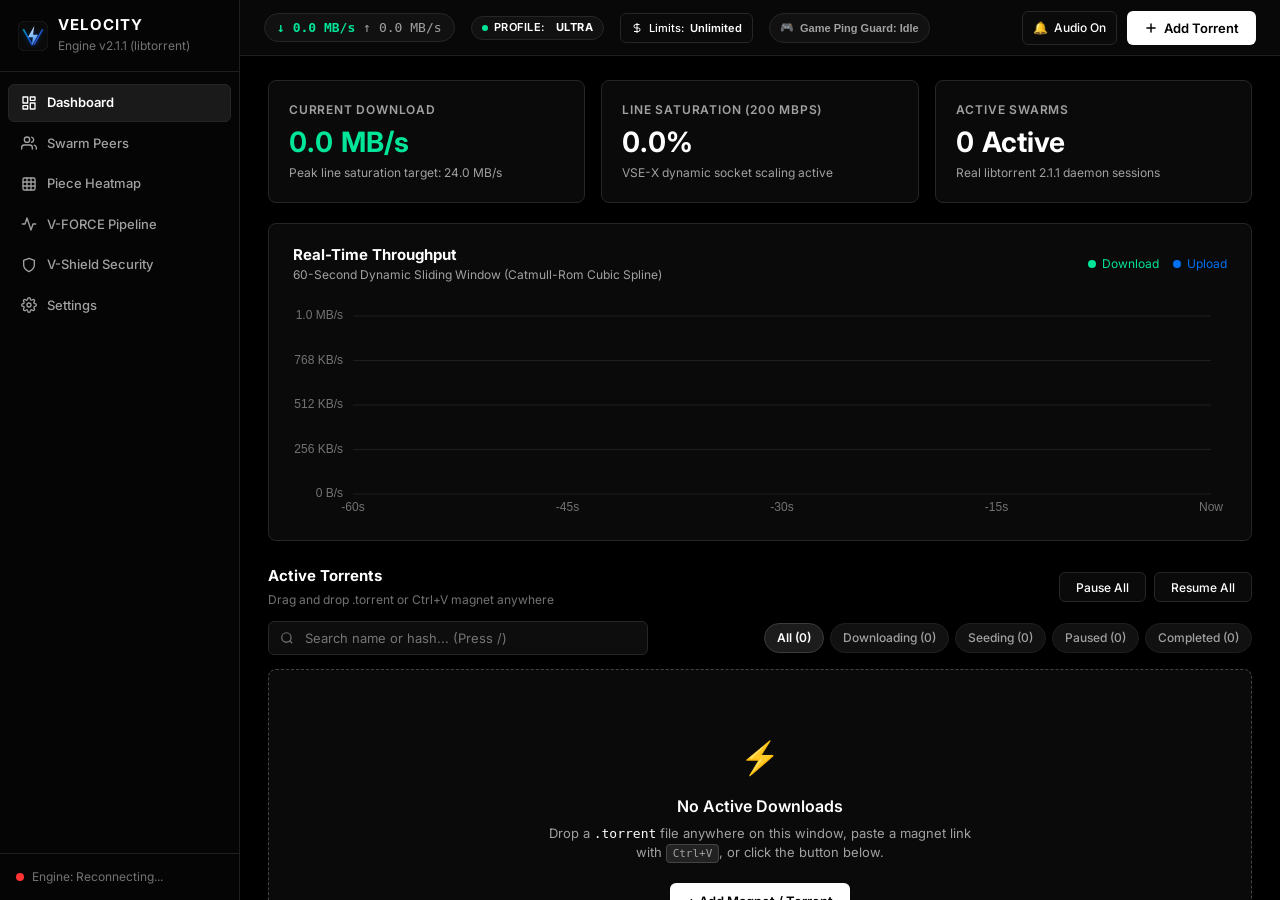
==== commit 7620af01: "feat(game-engine): large pc game specialization with user guidance, anti-isdone checksum armor & gam" ====
--- a/web/index.html
+++ b/web/index.html
@@ -69,6 +69,10 @@
             <svg width="12" height="12" viewBox="0 0 24 24" fill="none" stroke="currentColor" stroke-width="2"><path d="M12 2v20M17 5H9.5a3.5 3.5 0 0 0 0 7h5a3.5 3.5 0 0 1 0 7H6"/></svg>
             Limits: <span id="hdr-bandwidth-label" style="font-weight: 600; color: #fff;">Unlimited</span>
           </button>
+          <button id="btn-game-mode" class="game-mode-pill" title="Smart Gaming QoS (Auto Ping Protection)">
+            <span id="game-mode-icon">🎮</span>
+            <span id="game-mode-text">Game Ping Guard: Idle</span>
+          </button>
         </div>
 
         <div style="display: flex; align-items: center; gap: 10px;">
@@ -90,6 +94,15 @@
             <strong>Thermal Warning:</strong> CPU temperature is <span id="thermal-temp">85°C</span>. Preserving ULTRA download profile per ADR-06 user autonomy policy.
           </div>
           <span style="font-size: 12px; opacity: 0.8;">No auto-throttling active</span>
+        </div>
+
+        <!-- Pre-Allocation Storage Guard Banner -->
+        <div id="disk-guard-banner" class="guidance-callout" style="display: none; margin-bottom: 20px;">
+          <div class="guidance-icon">⚠️</div>
+          <div style="flex: 1;">
+            <div class="guidance-title">Storage Space Warning</div>
+            <div id="disk-guard-text" class="guidance-text">Checking available disk capacity...</div>
+          </div>
         </div>
 
         <!-- 1. DASHBOARD VIEW -->
@@ -451,6 +464,7 @@
         <div class="inspector-tab" data-tab="trackers">Trackers (<span id="inspector-trackers-count">0</span>)</div>
         <div class="inspector-tab" data-tab="peers">Peers</div>
         <div class="inspector-tab" data-tab="info">General Info</div>
+        <div class="inspector-tab" data-tab="game">🎮 Game Hub</div>
       </div>
 
       <div class="inspector-body">
@@ -525,6 +539,13 @@
             <!-- Rendered by JS -->
           </div>
         </div>
+
+        <!-- Game Hub Tab -->
+        <div id="tab-game" class="inspector-tab-content" style="display: none;">
+          <div id="game-hub-container">
+            <!-- Rendered dynamically by JS with installer action, ISO mount, and SFV checksum audit -->
+          </div>
+        </div>
       </div>
     </div>
   </div>
@@ -570,6 +591,61 @@
     </div>
   </div>
 
+  <!-- Game Component Optimization Advisor Modal -->
+  <div id="game-advisor-modal" class="modal-overlay">
+    <div class="modal-card" style="width: 740px; max-width: 95vw;">
+      <div style="display: flex; justify-content: space-between; align-items: flex-start; margin-bottom: 12px;">
+        <div>
+          <h3 class="modal-title">🎮 Game Component Optimization Advisor</h3>
+          <p class="modal-desc" style="margin-bottom: 0;">Optional voice packs & bonus files detected. VELOCITY never deselects files automatically.</p>
+        </div>
+        <button id="advisor-close-x" class="btn btn-secondary" style="height: 28px; padding: 0 8px;">✕</button>
+      </div>
+
+      <!-- Guidance Callout -->
+      <div class="guidance-callout">
+        <div class="guidance-icon">💡</div>
+        <div>
+          <div class="guidance-title">Game Compatibility & Bandwidth Guidance</div>
+          <div class="guidance-text">
+            Yes! This game will run <strong>100% smoothly in English</strong> without non-English voice packs or 4K bonus clips. Skipping unneeded components saves significant bandwidth and SSD space. <strong>All files are included by default</strong>. You have complete autonomy to customize your download:
+          </div>
+        </div>
+      </div>
+
+      <!-- Interactive Components List -->
+      <div class="table-container" style="max-height: 260px; overflow-y: auto; margin-bottom: 16px;">
+        <table class="geist-table">
+          <thead>
+            <tr>
+              <th style="width: 44px; text-align: center;">Keep</th>
+              <th>Component Name</th>
+              <th>Type</th>
+              <th>Size</th>
+              <th>Guidance</th>
+            </tr>
+          </thead>
+          <tbody id="advisor-files-tbody"></tbody>
+        </table>
+      </div>
+
+      <!-- Savings Summary & Actions -->
+      <div style="display: flex; justify-content: space-between; align-items: center; border-top: 1px solid var(--border-hairline); padding-top: 16px;">
+        <div id="advisor-savings-summary" style="font-size: 12px; color: var(--text-secondary); font-family: var(--font-mono);">
+          <!-- Dynamic savings text -->
+        </div>
+        <div style="display: flex; gap: 10px;">
+          <button id="advisor-keep-all-btn" class="btn btn-secondary" style="font-size: 12px;">
+            Download All Files (Default)
+          </button>
+          <button id="advisor-apply-preset-btn" class="btn btn-primary" style="font-size: 12px;">
+            ⚡ Apply Selection
+          </button>
+        </div>
+      </div>
+    </div>
+  </div>
+
   <!-- Toast Container -->
   <div id="toast" class="geist-toast"></div>
 
--- a/web/css/geist.css
+++ b/web/css/geist.css
@@ -748,4 +748,104 @@
   color: #fff;
 }
 
-
+/* --- Large PC Game Specialization & Advisor Styling --- */
+.guidance-callout {
+  background: rgba(245, 166, 35, 0.08);
+  border: 1px solid rgba(245, 166, 35, 0.3);
+  border-radius: var(--radius-md);
+  padding: 14px 18px;
+  margin-bottom: 18px;
+  display: flex;
+  gap: 12px;
+  align-items: flex-start;
+}
+
+.guidance-icon {
+  font-size: 20px;
+  line-height: 1;
+}
+
+.guidance-title {
+  font-size: 13px;
+  font-weight: 700;
+  color: #f5a623;
+  margin-bottom: 4px;
+}
+
+.guidance-text {
+  font-size: 12px;
+  color: #d4d4d4;
+  line-height: 1.5;
+}
+
+.component-badge {
+  display: inline-block;
+  padding: 2px 8px;
+  border-radius: var(--radius-sm);
+  font-size: 11px;
+  font-weight: 600;
+  text-transform: uppercase;
+}
+
+.component-badge.base {
+  background: rgba(0, 229, 153, 0.15);
+  color: var(--accent-green);
+  border: 1px solid rgba(0, 229, 153, 0.3);
+}
+
+.component-badge.optional {
+  background: rgba(245, 166, 35, 0.15);
+  color: var(--accent-amber);
+  border: 1px solid rgba(245, 166, 35, 0.3);
+}
+
+.component-badge.installer {
+  background: rgba(0, 112, 243, 0.15);
+  color: var(--accent-blue);
+  border: 1px solid rgba(0, 112, 243, 0.3);
+}
+
+.game-hub-card {
+  background: #0f0f0f;
+  border: 1px solid var(--border-card);
+  border-radius: var(--radius-card);
+  padding: 16px 20px;
+  margin-bottom: 16px;
+}
+
+.game-hub-header {
+  display: flex;
+  justify-content: space-between;
+  align-items: center;
+  margin-bottom: 10px;
+}
+
+.game-mode-pill {
+  height: 30px;
+  padding: 0 10px;
+  font-size: 11px;
+  font-weight: 600;
+  border-radius: var(--radius-pill);
+  background: #111;
+  border: 1px solid var(--border-card);
+  color: var(--text-secondary);
+  display: flex;
+  align-items: center;
+  gap: 6px;
+  cursor: pointer;
+  transition: all 120ms ease;
+}
+
+.game-mode-pill.active {
+  background: rgba(0, 229, 153, 0.12);
+  border-color: var(--accent-green);
+  color: #fff;
+}
+
+.game-mode-pill:hover {
+  border-color: var(--border-hover);
+  color: #fff;
+}
+
+
+
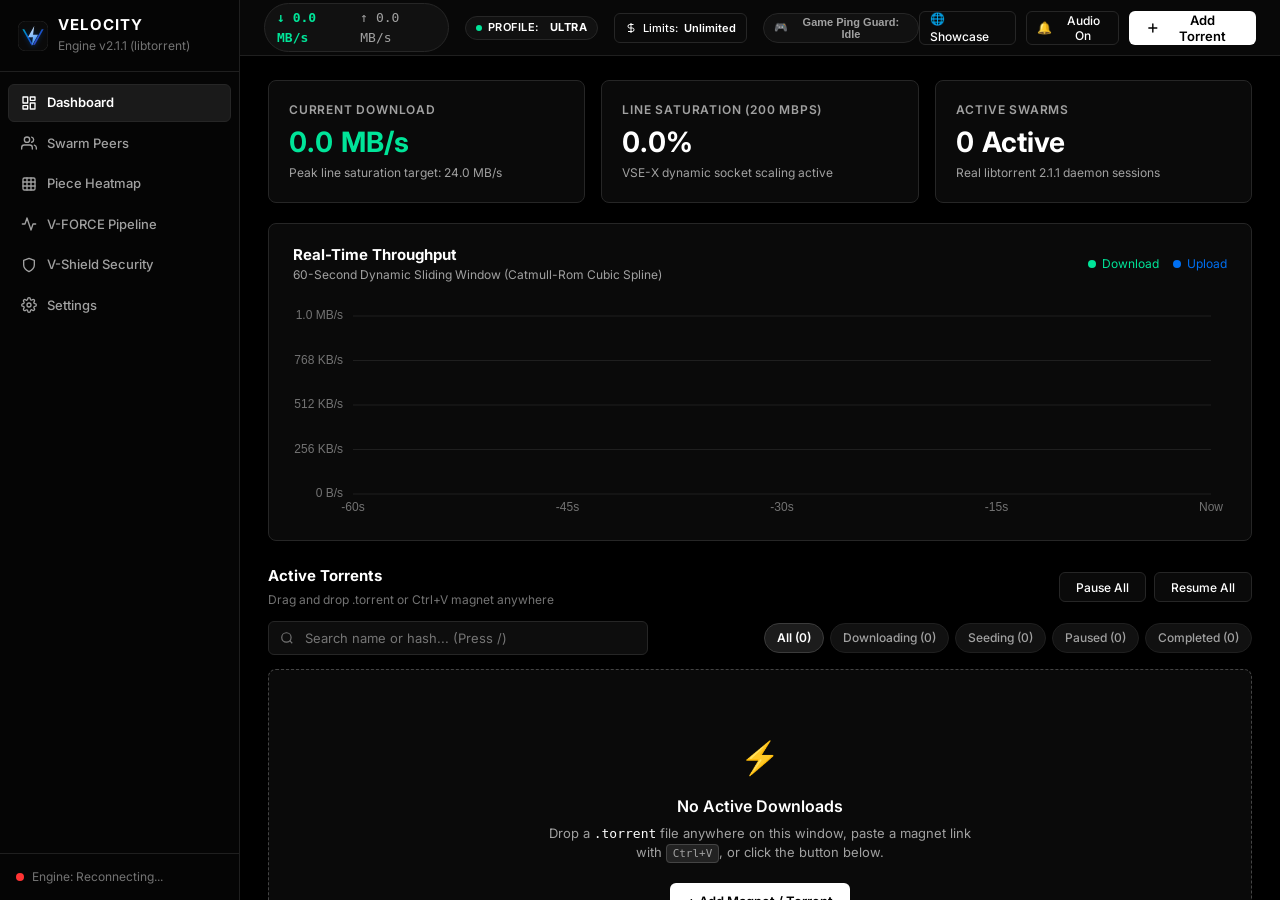
==== commit 3b3e931b: "feat(showcase): flagship product website with interactive bdp speed calculator, bento pillars & verc" ====
--- a/web/index.html
+++ b/web/index.html
@@ -76,6 +76,9 @@
         </div>
 
         <div style="display: flex; align-items: center; gap: 10px;">
+          <a href="/landing" class="btn btn-secondary" style="height: 34px; padding: 0 10px; font-size: 12px; text-decoration: none; display: flex; align-items: center; gap: 4px;" title="View Product Showcase Website">
+            🌐 Showcase
+          </a>
           <button id="btn-sound-toggle" class="btn btn-secondary" style="height: 34px; padding: 0 10px; font-size: 12px;" title="Toggle Completion Chime">
             🔔 <span id="sound-toggle-label">Audio On</span>
           </button>
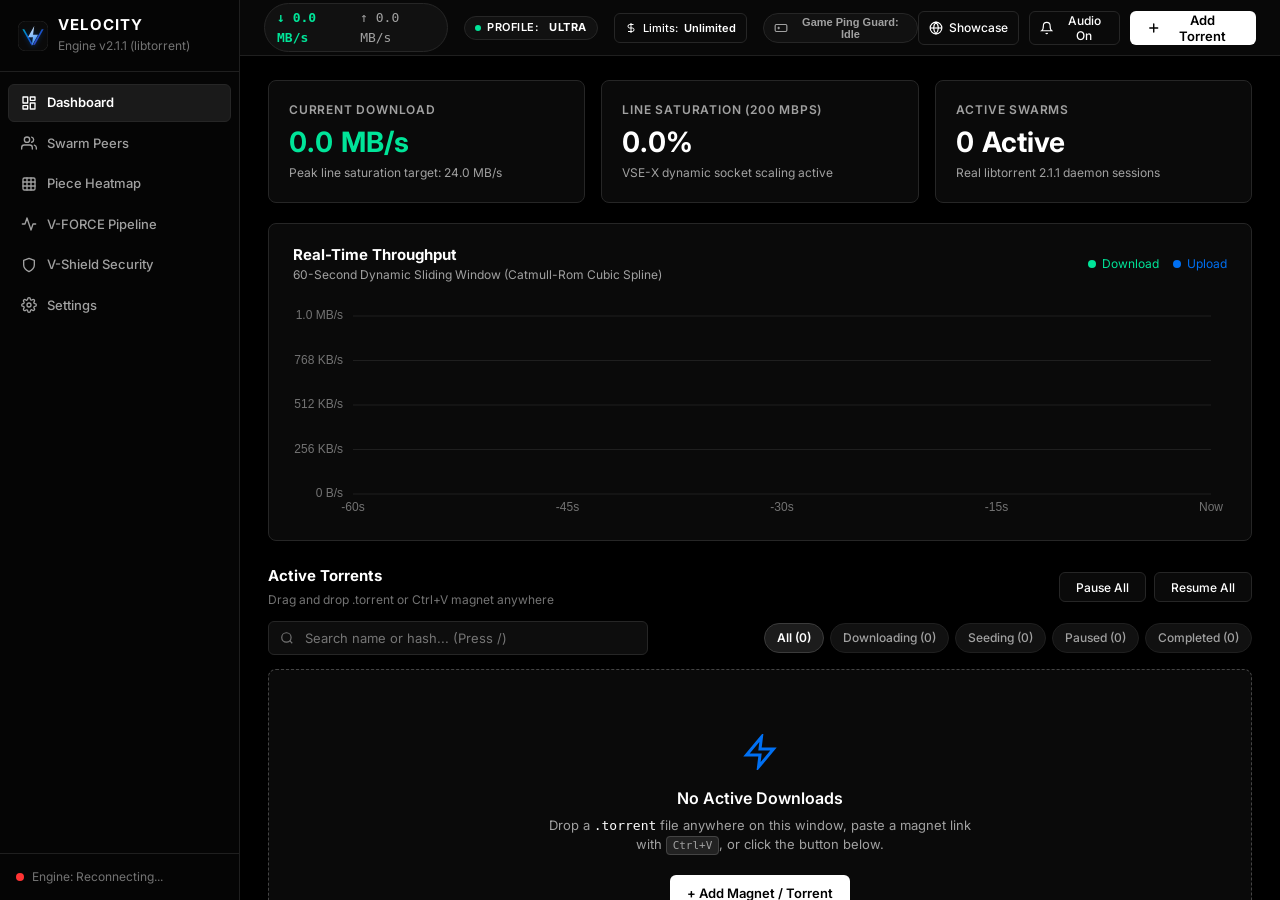
==== commit aec39f9a: "feat(web): remove all emojis with SVG vector icons and polish enterprise header" ====
--- a/web/index.html
+++ b/web/index.html
@@ -70,17 +70,19 @@
             Limits: <span id="hdr-bandwidth-label" style="font-weight: 600; color: #fff;">Unlimited</span>
           </button>
           <button id="btn-game-mode" class="game-mode-pill" title="Smart Gaming QoS (Auto Ping Protection)">
-            <span id="game-mode-icon">🎮</span>
+            <span id="game-mode-icon" style="display: inline-flex; align-items: center;"><svg width="14" height="14" viewBox="0 0 24 24" fill="none" stroke="currentColor" stroke-width="2"><line x1="6" y1="12" x2="10" y2="12"></line><line x1="8" y1="10" x2="8" y2="14"></line><line x1="15" y1="13" x2="15.01" y2="13"></line><line x1="18" y1="11" x2="18.01" y2="11"></line><rect x="2" y="6" width="20" height="12" rx="2"></rect></svg></span>
             <span id="game-mode-text">Game Ping Guard: Idle</span>
           </button>
         </div>
 
         <div style="display: flex; align-items: center; gap: 10px;">
-          <a href="/landing" class="btn btn-secondary" style="height: 34px; padding: 0 10px; font-size: 12px; text-decoration: none; display: flex; align-items: center; gap: 4px;" title="View Product Showcase Website">
-            🌐 Showcase
+          <a href="/landing" class="btn btn-secondary" style="height: 34px; padding: 0 10px; font-size: 12px; text-decoration: none; display: flex; align-items: center; gap: 6px;" title="View Product Showcase Website">
+            <svg width="14" height="14" viewBox="0 0 24 24" fill="none" stroke="currentColor" stroke-width="2"><circle cx="12" cy="12" r="10"></circle><line x1="2" y1="12" x2="22" y2="12"></line><path d="M12 2a15.3 15.3 0 0 1 4 10 15.3 15.3 0 0 1-4 10 15.3 15.3 0 0 1-4-10 15.3 15.3 0 0 1 4-10z"></path></svg>
+            Showcase
           </a>
-          <button id="btn-sound-toggle" class="btn btn-secondary" style="height: 34px; padding: 0 10px; font-size: 12px;" title="Toggle Completion Chime">
-            🔔 <span id="sound-toggle-label">Audio On</span>
+          <button id="btn-sound-toggle" class="btn btn-secondary" style="height: 34px; padding: 0 10px; font-size: 12px; display: inline-flex; align-items: center; gap: 6px;" title="Toggle Completion Chime">
+            <svg width="14" height="14" viewBox="0 0 24 24" fill="none" stroke="currentColor" stroke-width="2"><path d="M18 8A6 6 0 0 0 6 8c0 7-3 9-3 9h18s-3-2-3-9"></path><path d="M13.73 21a2 2 0 0 1-3.46 0"></path></svg>
+            <span id="sound-toggle-label">Audio On</span>
           </button>
           <button id="btn-open-add-modal" class="btn btn-primary" style="height: 34px;">
             <svg width="14" height="14" viewBox="0 0 24 24" fill="none" stroke="currentColor" stroke-width="2.5" stroke-linecap="round" stroke-linejoin="round"><line x1="12" y1="5" x2="12" y2="19"></line><line x1="5" y1="12" x2="19" y2="12"></line></svg>
@@ -101,7 +103,7 @@
 
         <!-- Pre-Allocation Storage Guard Banner -->
         <div id="disk-guard-banner" class="guidance-callout" style="display: none; margin-bottom: 20px;">
-          <div class="guidance-icon">⚠️</div>
+          <div class="guidance-icon"><svg width="18" height="18" viewBox="0 0 24 24" fill="none" stroke="currentColor" stroke-width="2" style="stroke: var(--accent-amber);"><path d="m21.73 18-8-14a2 2 0 0 0-3.48 0l-8 14A2 2 0 0 0 4 21h16a2 2 0 0 0 1.73-3Z"></path><line x1="12" y1="9" x2="12" y2="13"></line><line x1="12" y1="17" x2="12.01" y2="17"></line></svg></div>
           <div style="flex: 1;">
             <div class="guidance-title">Storage Space Warning</div>
             <div id="disk-guard-text" class="guidance-text">Checking available disk capacity...</div>
@@ -179,7 +181,9 @@
 
             <!-- Empty Dropzone State -->
             <div id="torrents-empty-state" class="geist-card" style="text-align: center; padding: 64px 20px; border-style: dashed; border-color: var(--border-hover);">
-              <div style="font-size: 32px; margin-bottom: 12px;">⚡</div>
+              <div style="display: flex; justify-content: center; margin-bottom: 16px;">
+                <svg width="36" height="36" viewBox="0 0 24 24" fill="none" stroke="currentColor" stroke-width="2" style="stroke: var(--accent-blue);"><polygon points="13 2 3 14 12 14 11 22 21 10 12 10 13 2"></polygon></svg>
+              </div>
               <h3 style="font-size: 16px; font-weight: 600; color: #fff; margin-bottom: 6px;">No Active Downloads</h3>
               <p style="font-size: 13px; color: var(--text-secondary); max-width: 440px; margin: 0 auto 20px auto;">
                 Drop a <code style="font-family: var(--font-mono); color: #fff;">.torrent</code> file anywhere on this window, paste a magnet link with <kbd style="background: #222; border: 1px solid #444; padding: 2px 6px; border-radius: 4px; font-size: 11px;">Ctrl+V</kbd>, or click the button below.
@@ -215,8 +219,9 @@
               <h2 style="font-size: 18px; font-weight: 700;">Swarm Intelligence & Peer Scoring (VSE-X)</h2>
               <div style="font-size: 13px; color: var(--text-secondary);">Real-time peer scoring (PUS), RTT latency, and request pipeline status.</div>
             </div>
-            <button id="btn-reannounce-swarm" class="btn btn-secondary" style="height: 32px; font-size: 12px;" onclick="window.app.reannounceSelected()">
-              ⚡ Re-announce to Tier-1 Swarm Trackers
+            <button id="btn-reannounce-swarm" class="btn btn-secondary" style="height: 32px; font-size: 12px; display: inline-flex; align-items: center; gap: 6px;" onclick="window.app.reannounceSelected()">
+              <svg width="13" height="13" viewBox="0 0 24 24" fill="none" stroke="currentColor" stroke-width="2.5"><polygon points="13 2 3 14 12 14 11 22 21 10 12 10 13 2"></polygon></svg>
+              Re-announce to Tier-1 Swarm Trackers
             </button>
           </div>
 
@@ -249,8 +254,9 @@
               <h2 style="font-size: 18px; font-weight: 700;">Direct Piece Coalescing Heatmap</h2>
               <div style="font-size: 13px; color: var(--text-secondary);">Interactive block visualizer showing verified, downloading, and unrequested pieces.</div>
             </div>
-            <button id="btn-refresh-pieces" class="btn btn-secondary" style="height: 32px; font-size: 12px;" onclick="window.app.loadPiecesForSelected()">
-              🔄 Refresh Bitfield Heatmap
+            <button id="btn-refresh-pieces" class="btn btn-secondary" style="height: 32px; font-size: 12px; display: inline-flex; align-items: center; gap: 6px;" onclick="window.app.loadPiecesForSelected()">
+              <svg width="13" height="13" viewBox="0 0 24 24" fill="none" stroke="currentColor" stroke-width="2.5"><path d="M21.5 2v6h-6M21.34 15.57a10 10 0 1 1-.57-8.38l5.67-5.67"/></svg>
+              Refresh Bitfield Heatmap
             </button>
           </div>
 
@@ -286,8 +292,9 @@
               <div style="font-size: 13px; color: var(--text-secondary);">SSD Write Amplification Factor (WAF) reduction & WMI telemetry.</div>
             </div>
             <div style="display: flex; gap: 8px;">
-              <button id="btn-flush-cache" class="btn btn-secondary" style="height: 32px; font-size: 12px;" onclick="window.app.flushCache()">
-                💾 Flush Memory Cache to Disk
+              <button id="btn-flush-cache" class="btn btn-secondary" style="height: 32px; font-size: 12px; display: inline-flex; align-items: center; gap: 6px;" onclick="window.app.flushCache()">
+                <svg width="13" height="13" viewBox="0 0 24 24" fill="none" stroke="currentColor" stroke-width="2.5"><path d="M19 21H5a2 2 0 0 1-2-2V5a2 2 0 0 1 2-2h11l5 5v11a2 2 0 0 1-2 2z"></path><polyline points="17 21 17 13 7 13 7 21"></polyline><polyline points="7 3 7 8 15 8"></polyline></svg>
+                Flush Memory Cache to Disk
               </button>
             </div>
           </div>
@@ -332,11 +339,13 @@
               <div style="font-size: 13px; color: var(--text-secondary);">Path canonicalization, Win32 reserved device defense, and NTFS ADS stripping.</div>
             </div>
             <div style="display: flex; gap: 8px;">
-              <button id="btn-scan-threats" class="btn btn-secondary" style="height: 32px; font-size: 12px;" onclick="window.app.runSecurityScan()">
-                🛡️ Run V-Shield Threat Scan
+              <button id="btn-scan-threats" class="btn btn-secondary" style="height: 32px; font-size: 12px; display: inline-flex; align-items: center; gap: 6px;" onclick="window.app.runSecurityScan()">
+                <svg width="13" height="13" viewBox="0 0 24 24" fill="none" stroke="currentColor" stroke-width="2.5"><path d="M12 22s8-4 8-10V5l-8-3-8 3v7c0 6 8 10 8 10z"></path><path d="m9 12 2 2 4-4"></path></svg>
+                Run V-Shield Threat Scan
               </button>
-              <button id="btn-test-sanitizer" class="btn btn-secondary" style="height: 32px; font-size: 12px;" onclick="window.app.runSanitizerTest()">
-                🔒 Test Path Traversal Defense
+              <button id="btn-test-sanitizer" class="btn btn-secondary" style="height: 32px; font-size: 12px; display: inline-flex; align-items: center; gap: 6px;" onclick="window.app.runSanitizerTest()">
+                <svg width="13" height="13" viewBox="0 0 24 24" fill="none" stroke="currentColor" stroke-width="2.5"><rect x="3" y="11" width="18" height="11" rx="2" ry="2"></rect><path d="M7 11V7a5 5 0 0 1 10 0v4"></path></svg>
+                Test Path Traversal Defense
               </button>
             </div>
           </div>
@@ -414,8 +423,9 @@
             </div>
 
             <div style="margin-top: 28px; display: flex; justify-content: flex-end;">
-              <button id="btn-save-all-settings" class="btn btn-primary" onclick="window.app.saveAllSettings()">
-                💾 Save All Engine Settings
+              <button id="btn-save-all-settings" class="btn btn-primary" style="display: inline-flex; align-items: center; gap: 6px;" onclick="window.app.saveAllSettings()">
+                <svg width="13" height="13" viewBox="0 0 24 24" fill="none" stroke="currentColor" stroke-width="2.5"><path d="M19 21H5a2 2 0 0 1-2-2V5a2 2 0 0 1 2-2h11l5 5v11a2 2 0 0 1-2 2z"></path><polyline points="17 21 17 13 7 13 7 21"></polyline><polyline points="7 3 7 8 15 8"></polyline></svg>
+                Save All Engine Settings
               </button>
             </div>
           </div>
@@ -459,7 +469,10 @@
             <span class="copy-pill" id="inspector-copy-magnet">Copy Magnet</span>
           </div>
         </div>
-        <button id="btn-close-inspector" class="btn btn-secondary" style="height: 32px; padding: 0 12px; font-size: 12px;">✕ Close</button>
+        <button id="btn-close-inspector" class="btn btn-secondary" style="height: 32px; padding: 0 12px; font-size: 12px; display: inline-flex; align-items: center; gap: 6px;">
+          <svg width="12" height="12" viewBox="0 0 24 24" fill="none" stroke="currentColor" stroke-width="2.5"><line x1="18" y1="6" x2="6" y2="18"></line><line x1="6" y1="6" x2="18" y2="18"></line></svg>
+          Close
+        </button>
       </div>
 
       <div class="inspector-tabs">
@@ -467,7 +480,10 @@
         <div class="inspector-tab" data-tab="trackers">Trackers (<span id="inspector-trackers-count">0</span>)</div>
         <div class="inspector-tab" data-tab="peers">Peers</div>
         <div class="inspector-tab" data-tab="info">General Info</div>
-        <div class="inspector-tab" data-tab="game">🎮 Game Hub</div>
+        <div class="inspector-tab" data-tab="game" style="display: inline-flex; align-items: center; gap: 6px;">
+          <svg width="14" height="14" viewBox="0 0 24 24" fill="none" stroke="currentColor" stroke-width="2"><line x1="6" y1="12" x2="10" y2="12"></line><line x1="8" y1="10" x2="8" y2="14"></line><line x1="15" y1="13" x2="15.01" y2="13"></line><line x1="18" y1="11" x2="18.01" y2="11"></line><rect x="2" y="6" width="20" height="12" rx="2"></rect></svg>
+          Game Hub
+        </div>
       </div>
 
       <div class="inspector-body">
@@ -599,15 +615,22 @@
     <div class="modal-card" style="width: 740px; max-width: 95vw;">
       <div style="display: flex; justify-content: space-between; align-items: flex-start; margin-bottom: 12px;">
         <div>
-          <h3 class="modal-title">🎮 Game Component Optimization Advisor</h3>
+          <h3 class="modal-title" style="display: flex; align-items: center; gap: 8px;">
+            <svg width="18" height="18" viewBox="0 0 24 24" fill="none" stroke="currentColor" stroke-width="2" style="stroke: #a855f7;"><line x1="6" y1="12" x2="10" y2="12"></line><line x1="8" y1="10" x2="8" y2="14"></line><line x1="15" y1="13" x2="15.01" y2="13"></line><line x1="18" y1="11" x2="18.01" y2="11"></line><rect x="2" y="6" width="20" height="12" rx="2"></rect></svg>
+            Game Component Optimization Advisor
+          </h3>
           <p class="modal-desc" style="margin-bottom: 0;">Optional voice packs & bonus files detected. VELOCITY never deselects files automatically.</p>
         </div>
-        <button id="advisor-close-x" class="btn btn-secondary" style="height: 28px; padding: 0 8px;">✕</button>
+        <button id="advisor-close-x" class="btn btn-secondary" style="height: 28px; padding: 0 8px; display: inline-flex; align-items: center;">
+          <svg width="12" height="12" viewBox="0 0 24 24" fill="none" stroke="currentColor" stroke-width="2.5"><line x1="18" y1="6" x2="6" y2="18"></line><line x1="6" y1="6" x2="18" y2="18"></line></svg>
+        </button>
       </div>
 
       <!-- Guidance Callout -->
       <div class="guidance-callout">
-        <div class="guidance-icon">💡</div>
+        <div class="guidance-icon">
+          <svg width="18" height="18" viewBox="0 0 24 24" fill="none" stroke="currentColor" stroke-width="2" style="stroke: #f5a623;"><path d="M12 2a7 7 0 0 0-7 7c0 2.38 1.19 4.47 3 5.74V17a2 2 0 0 0 2 2h4a2 2 0 0 0 2-2v-2.26c1.81-1.27 3-3.36 3-5.74a7 7 0 0 0-7-7z"></path><line x1="9" y1="21" x2="15" y2="21"></line></svg>
+        </div>
         <div>
           <div class="guidance-title">Game Compatibility & Bandwidth Guidance</div>
           <div class="guidance-text">
@@ -641,8 +664,9 @@
           <button id="advisor-keep-all-btn" class="btn btn-secondary" style="font-size: 12px;">
             Download All Files (Default)
           </button>
-          <button id="advisor-apply-preset-btn" class="btn btn-primary" style="font-size: 12px;">
-            ⚡ Apply Selection
+          <button id="advisor-apply-preset-btn" class="btn btn-primary" style="font-size: 12px; display: inline-flex; align-items: center; gap: 6px;">
+            <svg width="13" height="13" viewBox="0 0 24 24" fill="none" stroke="currentColor" stroke-width="2.5"><polygon points="13 2 3 14 12 14 11 22 21 10 12 10 13 2"></polygon></svg>
+            Apply Selection
           </button>
         </div>
       </div>
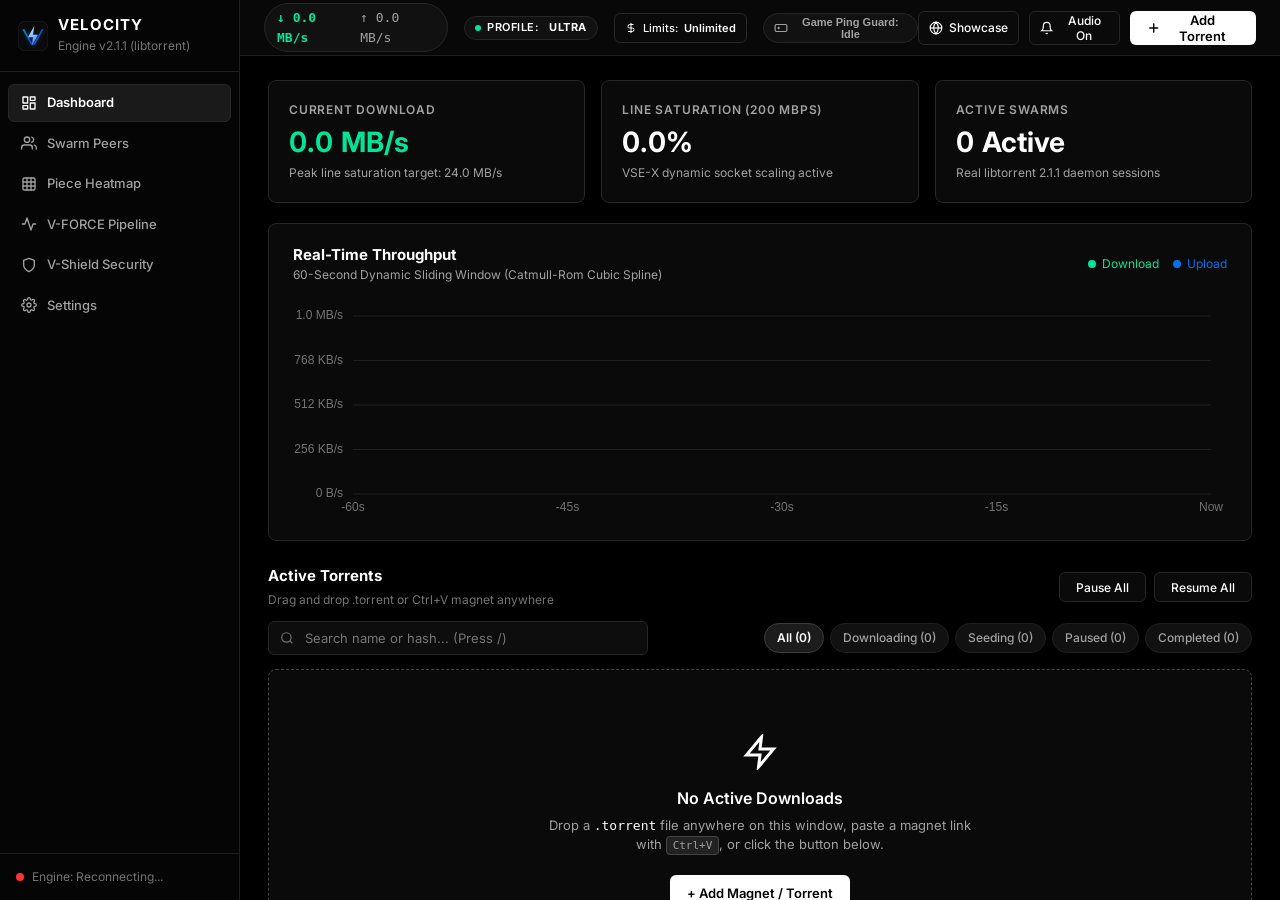
==== commit 97f5fea4: "feat(design): purge vercel references, unify icon color and optical sizing, and add technical vector" ====
--- a/web/index.html
+++ b/web/index.html
@@ -84,7 +84,7 @@
             <svg width="14" height="14" viewBox="0 0 24 24" fill="none" stroke="currentColor" stroke-width="2"><path d="M18 8A6 6 0 0 0 6 8c0 7-3 9-3 9h18s-3-2-3-9"></path><path d="M13.73 21a2 2 0 0 1-3.46 0"></path></svg>
             <span id="sound-toggle-label">Audio On</span>
           </button>
-          <button id="btn-open-add-modal" class="btn btn-primary" style="height: 34px;">
+          <button id="btn-open-add-modal" class="btn btn-primary" style="height: 34px;" aria-label="Add Torrent">
             <svg width="14" height="14" viewBox="0 0 24 24" fill="none" stroke="currentColor" stroke-width="2.5" stroke-linecap="round" stroke-linejoin="round"><line x1="12" y1="5" x2="12" y2="19"></line><line x1="5" y1="12" x2="19" y2="12"></line></svg>
             Add Torrent
           </button>
@@ -103,7 +103,7 @@
 
         <!-- Pre-Allocation Storage Guard Banner -->
         <div id="disk-guard-banner" class="guidance-callout" style="display: none; margin-bottom: 20px;">
-          <div class="guidance-icon"><svg width="18" height="18" viewBox="0 0 24 24" fill="none" stroke="currentColor" stroke-width="2" style="stroke: var(--accent-amber);"><path d="m21.73 18-8-14a2 2 0 0 0-3.48 0l-8 14A2 2 0 0 0 4 21h16a2 2 0 0 0 1.73-3Z"></path><line x1="12" y1="9" x2="12" y2="13"></line><line x1="12" y1="17" x2="12.01" y2="17"></line></svg></div>
+          <div class="guidance-icon"><svg width="18" height="18" viewBox="0 0 24 24" fill="none" stroke="currentColor" stroke-width="2"><path d="m21.73 18-8-14a2 2 0 0 0-3.48 0l-8 14A2 2 0 0 0 4 21h16a2 2 0 0 0 1.73-3Z"></path><line x1="12" y1="9" x2="12" y2="13"></line><line x1="12" y1="17" x2="12.01" y2="17"></line></svg></div>
           <div style="flex: 1;">
             <div class="guidance-title">Storage Space Warning</div>
             <div id="disk-guard-text" class="guidance-text">Checking available disk capacity...</div>
@@ -182,7 +182,7 @@
             <!-- Empty Dropzone State -->
             <div id="torrents-empty-state" class="geist-card" style="text-align: center; padding: 64px 20px; border-style: dashed; border-color: var(--border-hover);">
               <div style="display: flex; justify-content: center; margin-bottom: 16px;">
-                <svg width="36" height="36" viewBox="0 0 24 24" fill="none" stroke="currentColor" stroke-width="2" style="stroke: var(--accent-blue);"><polygon points="13 2 3 14 12 14 11 22 21 10 12 10 13 2"></polygon></svg>
+                <svg width="36" height="36" viewBox="0 0 24 24" fill="none" stroke="currentColor" stroke-width="2"><polygon points="13 2 3 14 12 14 11 22 21 10 12 10 13 2"></polygon></svg>
               </div>
               <h3 style="font-size: 16px; font-weight: 600; color: #fff; margin-bottom: 6px;">No Active Downloads</h3>
               <p style="font-size: 13px; color: var(--text-secondary); max-width: 440px; margin: 0 auto 20px auto;">
@@ -616,7 +616,7 @@
       <div style="display: flex; justify-content: space-between; align-items: flex-start; margin-bottom: 12px;">
         <div>
           <h3 class="modal-title" style="display: flex; align-items: center; gap: 8px;">
-            <svg width="18" height="18" viewBox="0 0 24 24" fill="none" stroke="currentColor" stroke-width="2" style="stroke: #a855f7;"><line x1="6" y1="12" x2="10" y2="12"></line><line x1="8" y1="10" x2="8" y2="14"></line><line x1="15" y1="13" x2="15.01" y2="13"></line><line x1="18" y1="11" x2="18.01" y2="11"></line><rect x="2" y="6" width="20" height="12" rx="2"></rect></svg>
+            <svg width="18" height="18" viewBox="0 0 24 24" fill="none" stroke="currentColor" stroke-width="2"><line x1="6" y1="12" x2="10" y2="12"></line><line x1="8" y1="10" x2="8" y2="14"></line><line x1="15" y1="13" x2="15.01" y2="13"></line><line x1="18" y1="11" x2="18.01" y2="11"></line><rect x="2" y="6" width="20" height="12" rx="2"></rect></svg>
             Game Component Optimization Advisor
           </h3>
           <p class="modal-desc" style="margin-bottom: 0;">Optional voice packs & bonus files detected. VELOCITY never deselects files automatically.</p>
@@ -629,7 +629,7 @@
       <!-- Guidance Callout -->
       <div class="guidance-callout">
         <div class="guidance-icon">
-          <svg width="18" height="18" viewBox="0 0 24 24" fill="none" stroke="currentColor" stroke-width="2" style="stroke: #f5a623;"><path d="M12 2a7 7 0 0 0-7 7c0 2.38 1.19 4.47 3 5.74V17a2 2 0 0 0 2 2h4a2 2 0 0 0 2-2v-2.26c1.81-1.27 3-3.36 3-5.74a7 7 0 0 0-7-7z"></path><line x1="9" y1="21" x2="15" y2="21"></line></svg>
+          <svg width="18" height="18" viewBox="0 0 24 24" fill="none" stroke="currentColor" stroke-width="2"><path d="M12 2a7 7 0 0 0-7 7c0 2.38 1.19 4.47 3 5.74V17a2 2 0 0 0 2 2h4a2 2 0 0 0 2-2v-2.26c1.81-1.27 3-3.36 3-5.74a7 7 0 0 0-7-7z"></path><line x1="9" y1="21" x2="15" y2="21"></line></svg>
         </div>
         <div>
           <div class="guidance-title">Game Compatibility & Bandwidth Guidance</div>
--- a/web/css/geist.css
+++ b/web/css/geist.css
@@ -1,5 +1,5 @@
 /* SPDX-License-Identifier: GPL-3.0-or-later */
-/* VELOCITY — Vercel / Stripe / Cloudflare Design System (Geist Theme) */
+/* VELOCITY — High-Contrast Dark Industrial Design System (Geist Theme) */
 
 @font-face {
   font-family: 'Inter';
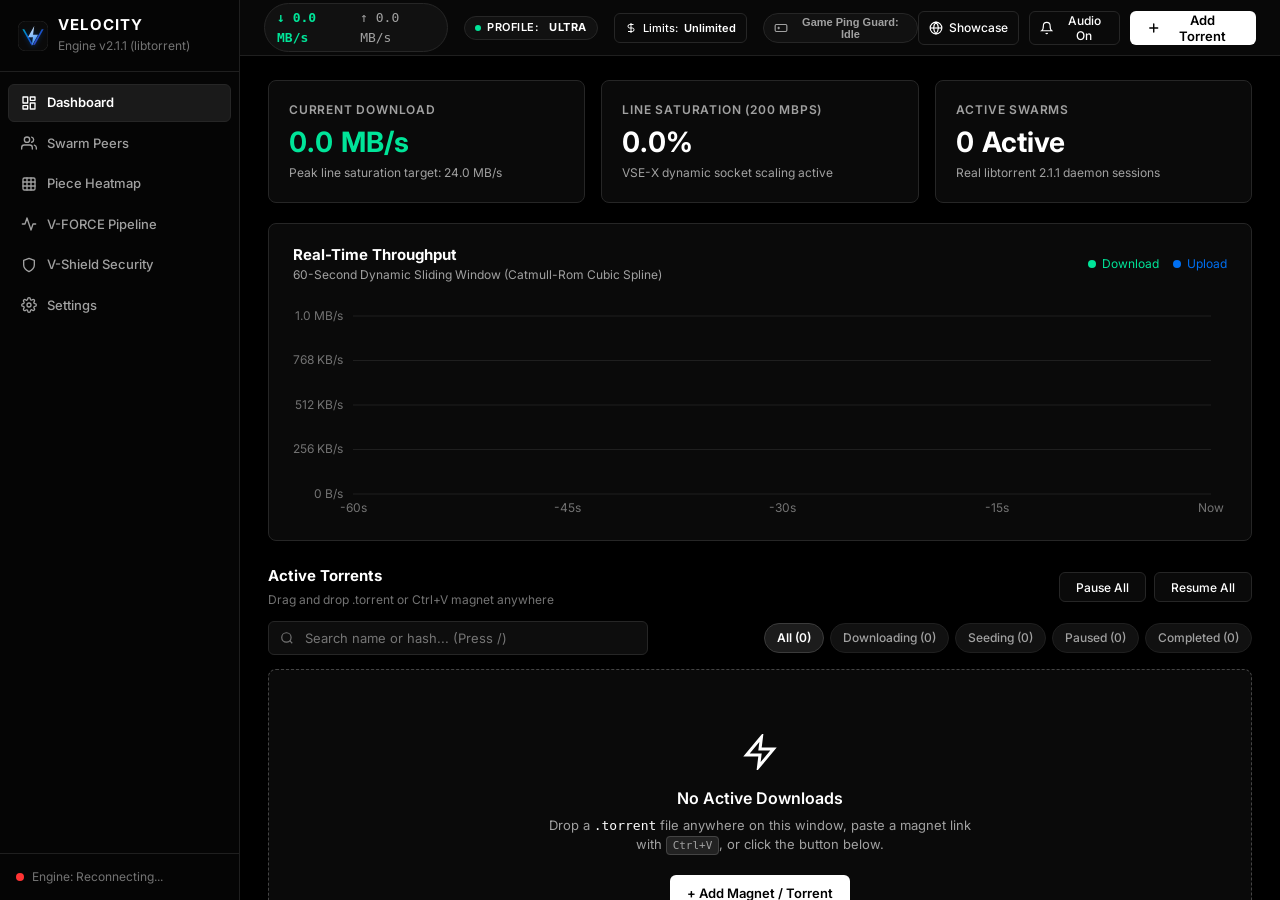
==== commit deceda2e: "feat(seo): engineer programmatic seo engine, google knowledge graph json-ld, indexnow protocol, and " ====
--- a/web/index.html
+++ b/web/index.html
@@ -3,9 +3,12 @@
 <head>
   <meta charset="UTF-8">
   <meta name="viewport" content="width=device-width, initial-scale=1.0">
-  <title>VELOCITY — High-Throughput BitTorrent Engine</title>
+  <title>VELOCITY Torrent — High-Throughput BitTorrent Client Web Dashboard</title>
+  <meta name="description" content="Access VELOCITY Torrent web client: manage high-speed downloads, monitor 200 Mbps line saturation, inspect VSE-X swarm telemetry, and run Anti-ISDone.dll checksum armor.">
+  <meta name="keywords" content="Velocity Torrent, fastest download torrent, torrent client webapp, libtorrent dashboard, download pc games fast">
+  <meta name="robots" content="index, follow">
+  <link rel="icon" type="image/svg+xml" href="assets/logo.svg">
   <link rel="stylesheet" href="css/geist.css">
-  <link rel="icon" type="image/svg+xml" href="assets/logo.svg">
 </head>
 <body>
   <div id="app">
